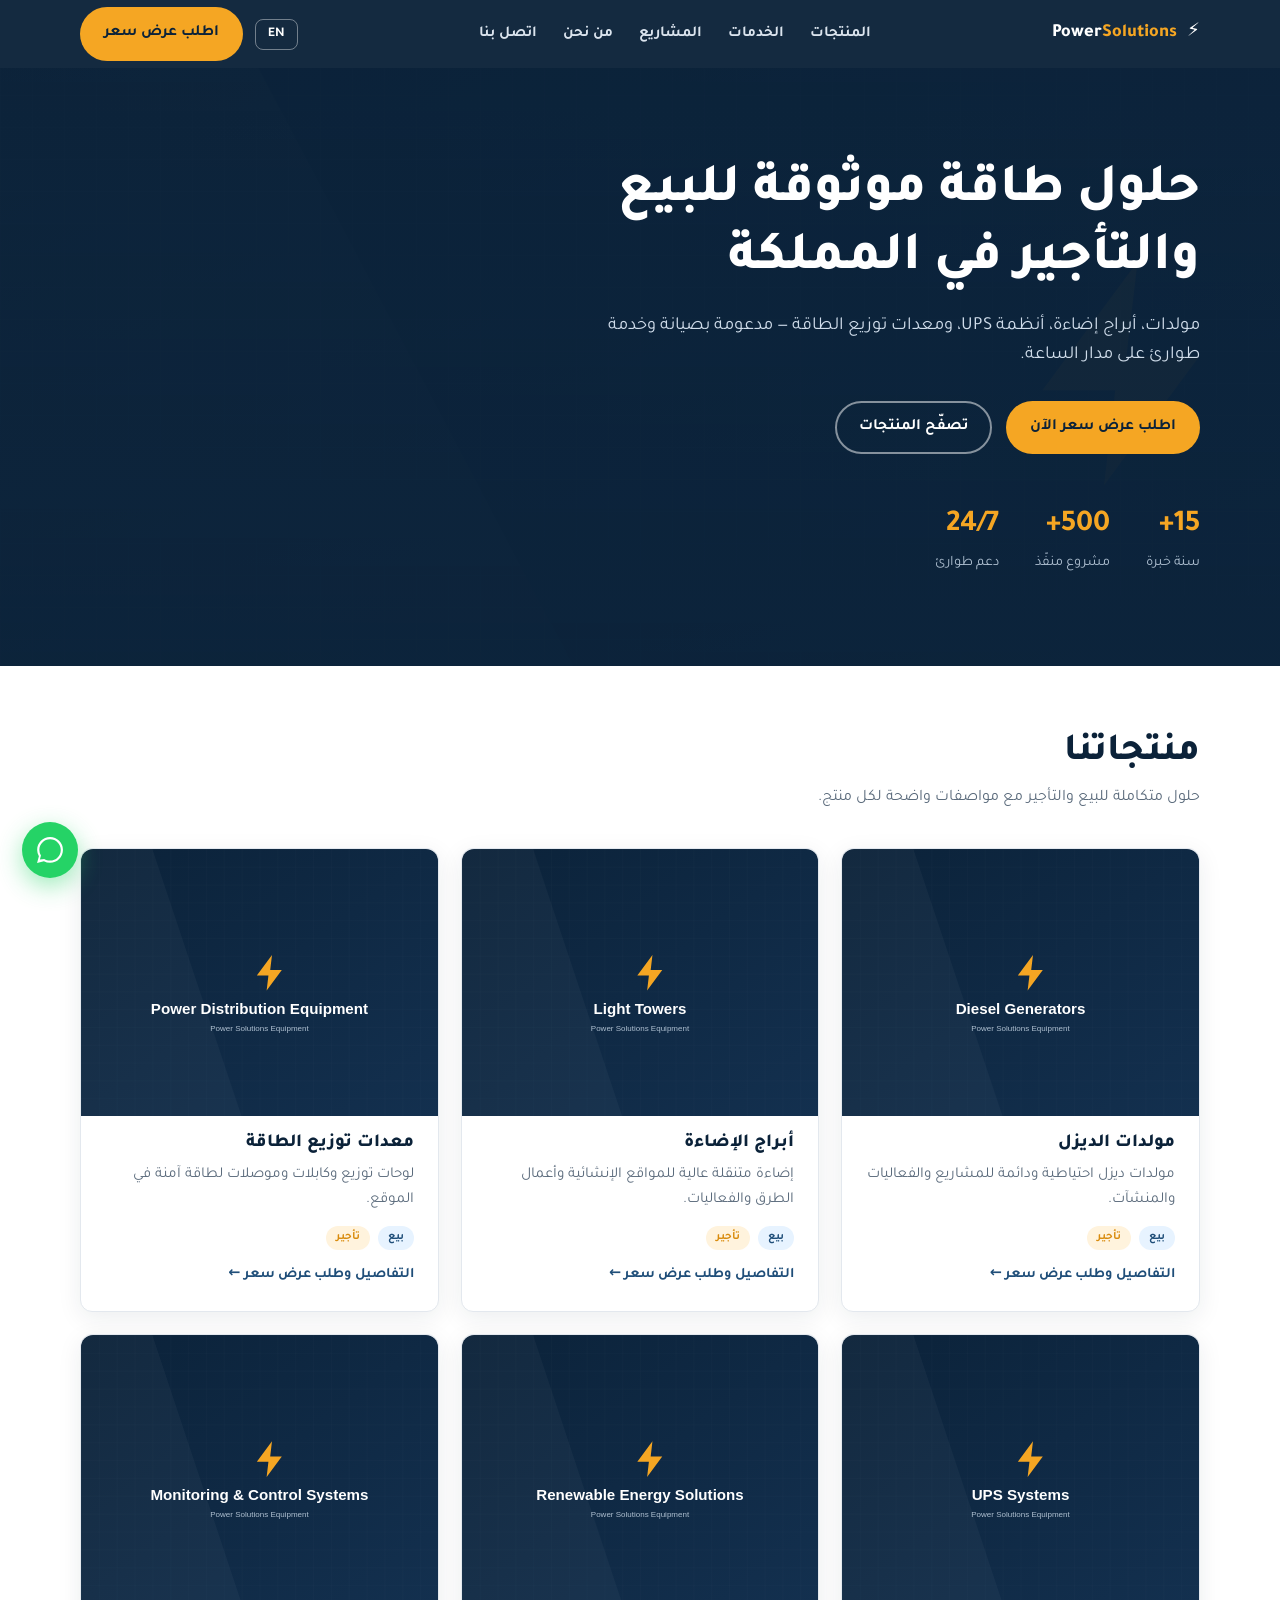
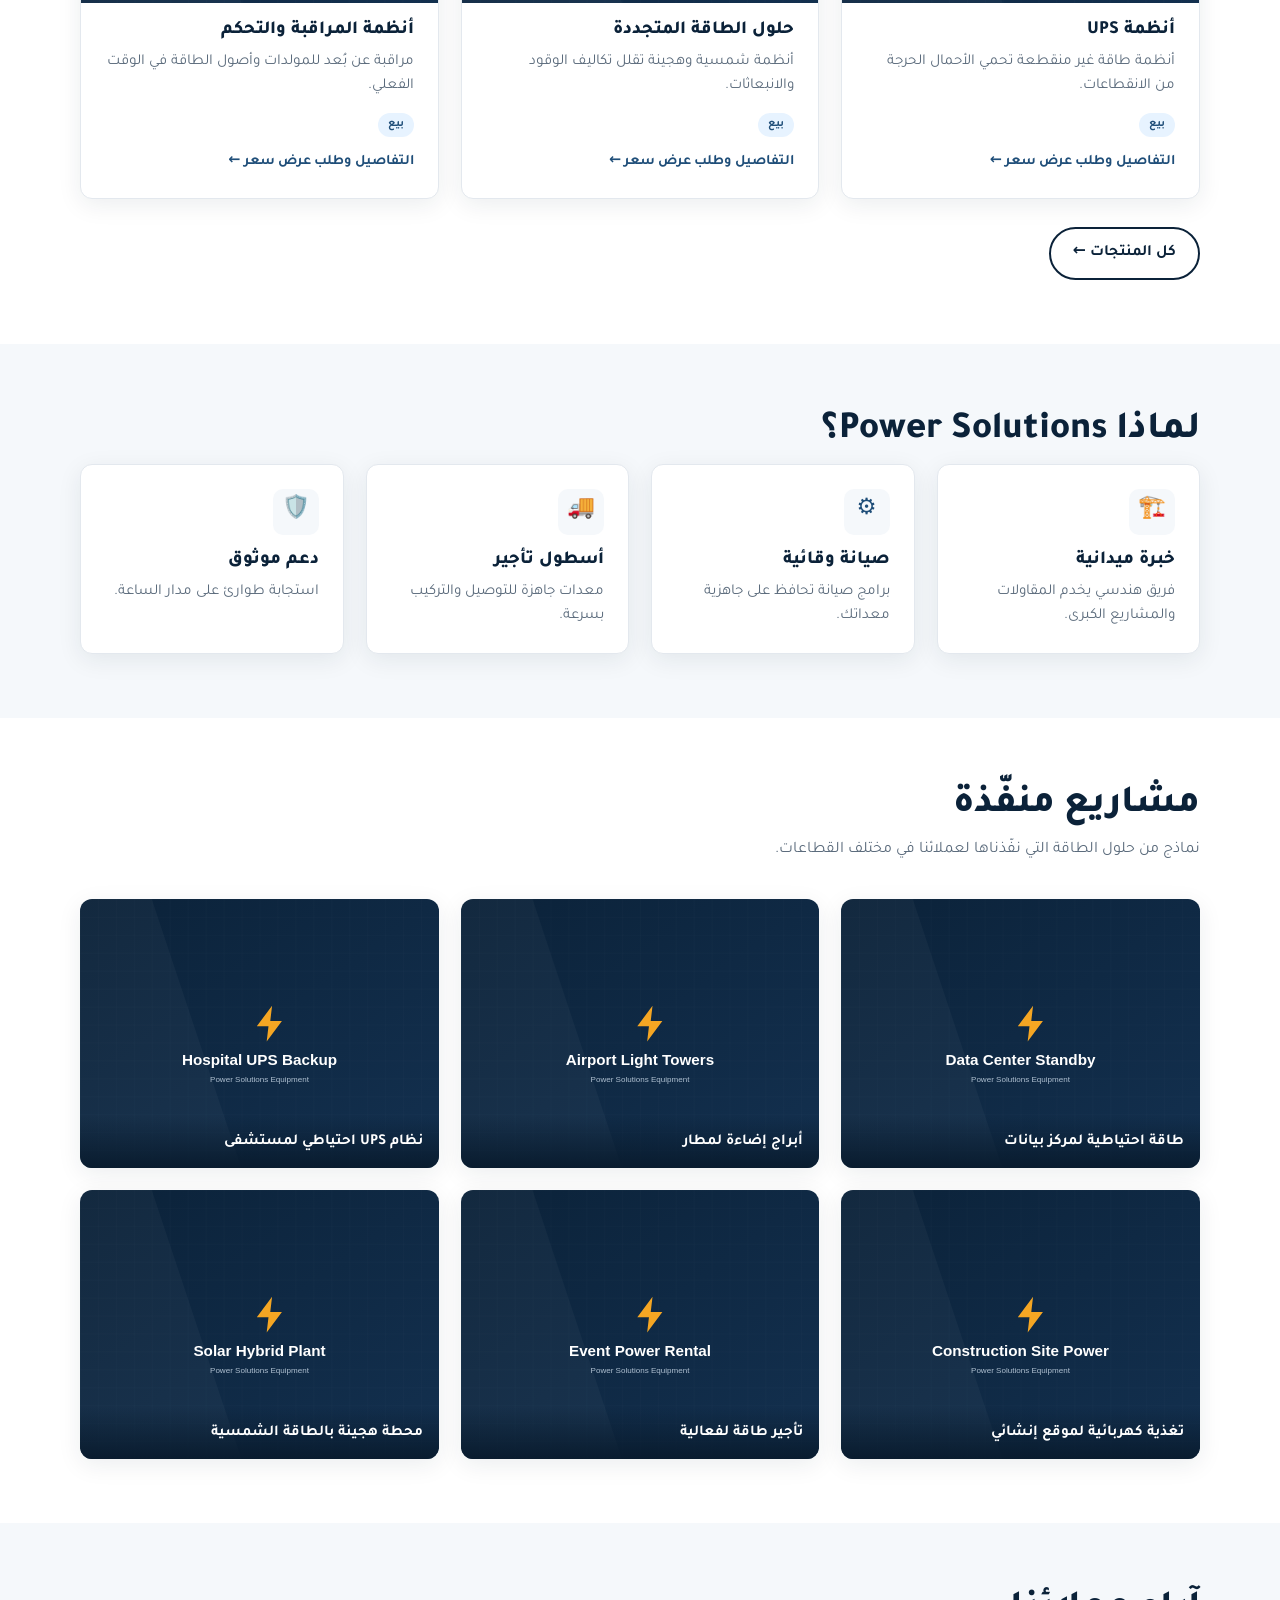
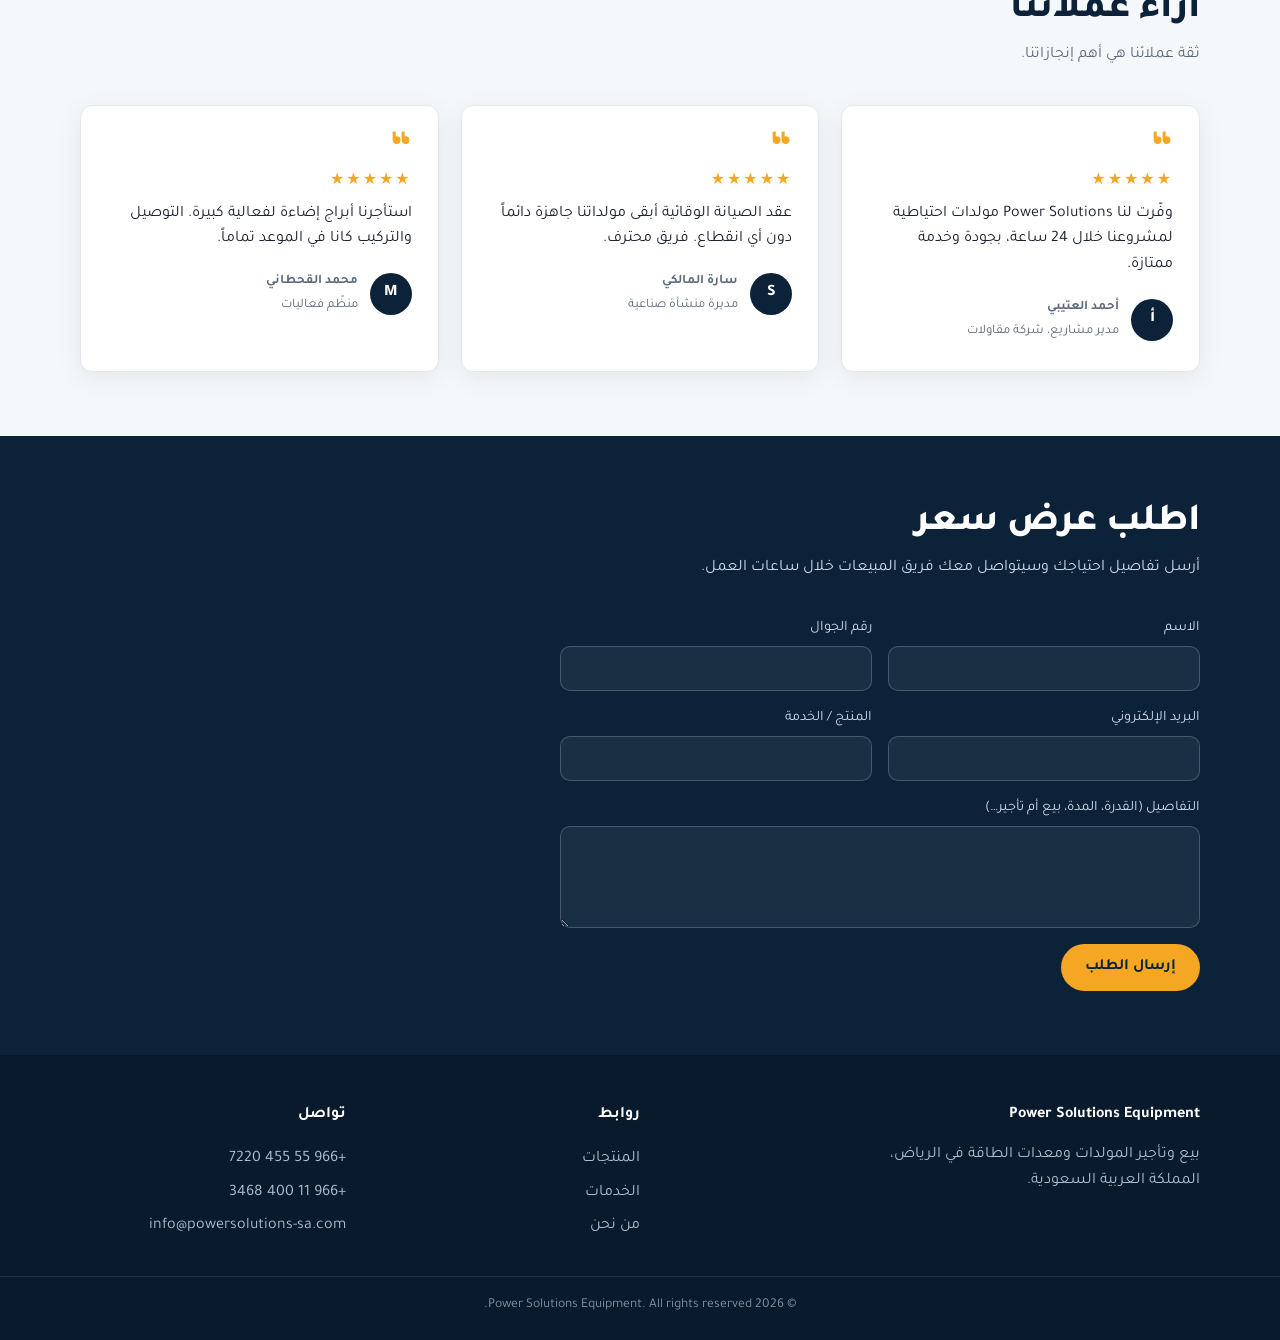
==== index.html @ 56296ce0 "Initial Power Solutions Equipment website Bilingual AR/EN static marketing site: home, products (8 d" ====
<!DOCTYPE html>
<html lang="ar" dir="rtl">
<head>
  <meta charset="UTF-8" />
  <meta name="viewport" content="width=device-width, initial-scale=1.0" />

  <title>Power Solutions Equipment | مولدات ومعدات طاقة للبيع والتأجير بالرياض</title>
  <meta name="description" content="شركة حلول الطاقة للمعدات (PSE) بالرياض: بيع وتأجير المولدات، أبراج الإضاءة، UPS، ومعدات توزيع الطاقة. اطلب عرض سعر الآن." />

  <!-- hreflang (same URL serves both languages via toggle; update if you split URLs) -->
  <link rel="alternate" hreflang="ar" href="https://powersolutions-sa.com/" />
  <link rel="alternate" hreflang="en" href="https://powersolutions-sa.com/?lang=en" />
  <link rel="canonical" href="https://powersolutions-sa.com/" />

  <!-- Fonts -->
  <link rel="preconnect" href="https://fonts.googleapis.com" />
  <link rel="preconnect" href="https://fonts.gstatic.com" crossorigin />
  <link href="https://fonts.googleapis.com/css2?family=Inter:wght@400;600;700;800&family=Tajawal:wght@400;500;700;800&display=swap" rel="stylesheet" />

  <link rel="stylesheet" href="css/styles.css" />

  <!-- LocalBusiness schema -->
  <script type="application/ld+json">
  {
    "@context": "https://schema.org",
    "@type": "LocalBusiness",
    "name": "Power Solutions Equipment",
    "image": "https://powersolutions-sa.com/assets/img/hero.svg",
    "@id": "https://powersolutions-sa.com",
    "url": "https://powersolutions-sa.com",
    "telephone": "+966554557220",
    "email": "info@powersolutions-sa.com",
    "address": { "@type": "PostalAddress", "addressLocality": "Riyadh", "addressCountry": "SA" },
    "areaServed": "SA",
    "description": "Sale and rental of generators, light towers, UPS and power distribution equipment in Riyadh, Saudi Arabia."
  }
  </script>
</head>
<body>

  <!-- ===== Header ===== -->
  <header class="site-header">
    <div class="container nav">
      <a class="brand" href="/">⚡ <span>Power<span class="spark">Solutions</span></span></a>

      <nav class="nav-links">
        <a href="#products"><span data-ar>المنتجات</span><span data-en>Products</span></a>
        <a href="services.html"><span data-ar>الخدمات</span><span data-en>Services</span></a>
        <a href="#projects"><span data-ar>المشاريع</span><span data-en>Projects</span></a>
        <a href="about.html"><span data-ar>من نحن</span><span data-en>About</span></a>
        <a href="#quote"><span data-ar>اتصل بنا</span><span data-en>Contact</span></a>
      </nav>

      <div class="nav-actions">
        <button class="lang-toggle" data-lang-toggle><span data-lang-label>EN</span></button>
        <a class="btn btn-primary" href="#quote"><span data-ar>اطلب عرض سعر</span><span data-en>Get a quote</span></a>
        <button class="nav-toggle" data-nav-toggle aria-label="Menu">☰</button>
      </div>
    </div>
    <div class="mobile-menu" data-mobile-menu>
      <a href="#products"><span data-ar>المنتجات</span><span data-en>Products</span></a>
      <a href="services.html"><span data-ar>الخدمات</span><span data-en>Services</span></a>
      <a href="#projects"><span data-ar>المشاريع</span><span data-en>Projects</span></a>
      <a href="about.html"><span data-ar>من نحن</span><span data-en>About</span></a>
      <a href="#quote"><span data-ar>اتصل بنا</span><span data-en>Contact</span></a>
    </div>
  </header>

  <!-- ===== Hero ===== -->
  <section class="hero">
    <div class="container">
      <h1>
        <span data-ar>حلول طاقة موثوقة للبيع والتأجير في المملكة</span>
        <span data-en>Reliable power solutions for sale and rental across Saudi Arabia</span>
      </h1>
      <p>
        <span data-ar>مولدات، أبراج إضاءة، أنظمة UPS، ومعدات توزيع الطاقة — مدعومة بصيانة وخدمة طوارئ على مدار الساعة.</span>
        <span data-en>Generators, light towers, UPS systems and power distribution — backed by 24/7 maintenance and emergency service.</span>
      </p>
      <div class="hero-cta">
        <a class="btn btn-primary" href="#quote"><span data-ar>اطلب عرض سعر الآن</span><span data-en>Request a quote</span></a>
        <a class="btn btn-ghost" href="#products"><span data-ar>تصفّح المنتجات</span><span data-en>Browse products</span></a>
      </div>
      <div class="hero-stats">
        <div class="stat"><b>15+</b><span data-ar>سنة خبرة</span><span data-en>Years of experience</span></div>
        <div class="stat"><b>500+</b><span data-ar>مشروع منفّذ</span><span data-en>Projects delivered</span></div>
        <div class="stat"><b>24/7</b><span data-ar>دعم طوارئ</span><span data-en>Emergency support</span></div>
      </div>
    </div>
  </section>

  <!-- ===== Products ===== -->
  <section class="section" id="products">
    <div class="container">
      <div class="section-head">
        <h2 class="section-title"><span data-ar>منتجاتنا</span><span data-en>Our Products</span></h2>
        <p class="section-sub">
          <span data-ar>حلول متكاملة للبيع والتأجير مع مواصفات واضحة لكل منتج.</span>
          <span data-en>Complete sale and rental solutions with clear specs for every product.</span>
        </p>
      </div>
      <div class="grid cols-3" data-products-grid data-limit="6"></div>
      <p style="margin-top:28px">
        <a class="btn btn-outline" href="products/index.html"><span data-ar>كل المنتجات ←</span><span data-en>All products →</span></a>
      </p>
    </div>
  </section>

  <!-- ===== Trust ===== -->
  <section class="section section-soft" id="why">
    <div class="container">
      <div class="section-head">
        <h2 class="section-title"><span data-ar>لماذا Power Solutions؟</span><span data-en>Why Power Solutions?</span></h2>
      </div>
      <div class="grid cols-4">
        <div class="card"><div class="icon">🏗️</div><h3><span data-ar>خبرة ميدانية</span><span data-en>Field expertise</span></h3><p><span data-ar>فريق هندسي يخدم المقاولات والمشاريع الكبرى.</span><span data-en>Engineering team serving contractors and major projects.</span></p></div>
        <div class="card"><div class="icon">⚙️</div><h3><span data-ar>صيانة وقائية</span><span data-en>Preventive maintenance</span></h3><p><span data-ar>برامج صيانة تحافظ على جاهزية معداتك.</span><span data-en>Maintenance programs that keep your equipment ready.</span></p></div>
        <div class="card"><div class="icon">🚚</div><h3><span data-ar>أسطول تأجير</span><span data-en>Rental fleet</span></h3><p><span data-ar>معدات جاهزة للتوصيل والتركيب بسرعة.</span><span data-en>Equipment ready for fast delivery and installation.</span></p></div>
        <div class="card"><div class="icon">🛡️</div><h3><span data-ar>دعم موثوق</span><span data-en>Trusted support</span></h3><p><span data-ar>استجابة طوارئ على مدار الساعة.</span><span data-en>Round-the-clock emergency response.</span></p></div>
      </div>
    </div>
  </section>

  <!-- ===== Projects gallery ===== -->
  <section class="section" id="projects">
    <div class="container">
      <div class="section-head">
        <h2 class="section-title"><span data-ar>مشاريع منفّذة</span><span data-en>Our Projects</span></h2>
        <p class="section-sub">
          <span data-ar>نماذج من حلول الطاقة التي نفّذناها لعملائنا في مختلف القطاعات.</span>
          <span data-en>A sample of the power solutions we've delivered for clients across sectors.</span>
        </p>
      </div>
      <div class="grid cols-3">
        <figure class="gallery-item"><img src="assets/img/project-1.svg" alt="Data center standby power" loading="lazy" /><figcaption class="caption"><span data-ar>طاقة احتياطية لمركز بيانات</span><span data-en>Data Center Standby Power</span></figcaption></figure>
        <figure class="gallery-item"><img src="assets/img/project-2.svg" alt="Airport light towers" loading="lazy" /><figcaption class="caption"><span data-ar>أبراج إضاءة لمطار</span><span data-en>Airport Light Towers</span></figcaption></figure>
        <figure class="gallery-item"><img src="assets/img/project-3.svg" alt="Hospital UPS backup" loading="lazy" /><figcaption class="caption"><span data-ar>نظام UPS احتياطي لمستشفى</span><span data-en>Hospital UPS Backup</span></figcaption></figure>
        <figure class="gallery-item"><img src="assets/img/project-4.svg" alt="Construction site power" loading="lazy" /><figcaption class="caption"><span data-ar>تغذية كهربائية لموقع إنشائي</span><span data-en>Construction Site Power</span></figcaption></figure>
        <figure class="gallery-item"><img src="assets/img/project-5.svg" alt="Event power rental" loading="lazy" /><figcaption class="caption"><span data-ar>تأجير طاقة لفعالية</span><span data-en>Event Power Rental</span></figcaption></figure>
        <figure class="gallery-item"><img src="assets/img/project-6.svg" alt="Solar hybrid plant" loading="lazy" /><figcaption class="caption"><span data-ar>محطة هجينة بالطاقة الشمسية</span><span data-en>Solar Hybrid Plant</span></figcaption></figure>
      </div>
    </div>
  </section>

  <!-- ===== Testimonials ===== -->
  <section class="section section-soft" id="testimonials">
    <div class="container">
      <div class="section-head">
        <h2 class="section-title"><span data-ar>آراء عملائنا</span><span data-en>What Clients Say</span></h2>
        <p class="section-sub">
          <span data-ar>ثقة عملائنا هي أهم إنجازاتنا.</span>
          <span data-en>Our clients' trust is our greatest achievement.</span>
        </p>
      </div>
      <div class="grid cols-3">
        <div class="testimonial">
          <div class="quote-mark">&ldquo;</div>
          <div class="stars">★★★★★</div>
          <p><span data-ar>وفّرت لنا Power Solutions مولدات احتياطية لمشروعنا خلال 24 ساعة، بجودة وخدمة ممتازة.</span><span data-en>Power Solutions supplied standby generators for our project within 24 hours, with excellent quality and service.</span></p>
          <div class="who"><div class="avatar">أ</div><div><b><span data-ar>أحمد العتيبي</span><span data-en>Ahmed Al-Otaibi</span></b><span><span data-ar>مدير مشاريع، شركة مقاولات</span><span data-en>Project Manager, Contracting Co.</span></span></div></div>
        </div>
        <div class="testimonial">
          <div class="quote-mark">&ldquo;</div>
          <div class="stars">★★★★★</div>
          <p><span data-ar>عقد الصيانة الوقائية أبقى مولداتنا جاهزة دائماً دون أي انقطاع. فريق محترف.</span><span data-en>The preventive maintenance contract kept our generators always ready with zero downtime. A professional team.</span></p>
          <div class="who"><div class="avatar">S</div><div><b><span data-ar>سارة المالكي</span><span data-en>Sara Al-Malki</span></b><span><span data-ar>مديرة منشأة صناعية</span><span data-en>Facility Manager, Industrial Plant</span></span></div></div>
        </div>
        <div class="testimonial">
          <div class="quote-mark">&ldquo;</div>
          <div class="stars">★★★★★</div>
          <p><span data-ar>استأجرنا أبراج إضاءة لفعالية كبيرة. التوصيل والتركيب كانا في الموعد تماماً.</span><span data-en>We rented light towers for a large event. Delivery and installation were right on time.</span></p>
          <div class="who"><div class="avatar">M</div><div><b><span data-ar>محمد القحطاني</span><span data-en>Mohammed Al-Qahtani</span></b><span><span data-ar>منظّم فعاليات</span><span data-en>Event Organizer</span></span></div></div>
        </div>
      </div>
    </div>
  </section>

  <!-- ===== Quote form ===== -->
  <section class="section quote" id="quote">
    <div class="container">
      <div class="section-head">
        <h2 class="section-title"><span data-ar>اطلب عرض سعر</span><span data-en>Request a quote</span></h2>
        <p class="section-sub" style="color:#cfdcea">
          <span data-ar>أرسل تفاصيل احتياجك وسيتواصل معك فريق المبيعات خلال ساعات العمل.</span>
          <span data-en>Send us your requirements and our sales team will reach out during business hours.</span>
        </p>
      </div>

      <!-- Replace YOUR_WEB3FORMS_KEY with a real access key from web3forms.com (free, no backend) -->
      <form class="form-grid two" action="https://api.web3forms.com/submit" method="POST">
        <input type="hidden" name="access_key" value="YOUR_WEB3FORMS_KEY" />
        <input type="hidden" name="subject" value="New quote request — PSE website" />
        <input type="checkbox" name="botcheck" style="display:none" />

        <label><span data-ar>الاسم</span><span data-en>Name</span>
          <input type="text" name="name" required /></label>
        <label><span data-ar>رقم الجوال</span><span data-en>Phone</span>
          <input type="tel" name="phone" required /></label>
        <label><span data-ar>البريد الإلكتروني</span><span data-en>Email</span>
          <input type="email" name="email" /></label>
        <label><span data-ar>المنتج / الخدمة</span><span data-en>Product / Service</span>
          <input type="text" name="interest" /></label>
        <label class="full"><span data-ar>التفاصيل (القدرة، المدة، بيع أم تأجير…)</span><span data-en>Details (capacity, duration, buy or rent…)</span>
          <textarea name="message" rows="4"></textarea></label>
        <div class="full">
          <button type="submit" class="btn btn-primary"><span data-ar>إرسال الطلب</span><span data-en>Send request</span></button>
        </div>
      </form>
    </div>
  </section>

  <!-- ===== Footer ===== -->
  <footer class="site-footer">
    <div class="container footer-grid">
      <div>
        <h4>Power Solutions Equipment</h4>
        <p style="max-width:320px">
          <span data-ar>بيع وتأجير المولدات ومعدات الطاقة في الرياض، المملكة العربية السعودية.</span>
          <span data-en>Sale and rental of generators and power equipment in Riyadh, Saudi Arabia.</span>
        </p>
      </div>
      <div>
        <h4><span data-ar>روابط</span><span data-en>Links</span></h4>
        <a href="#products"><span data-ar>المنتجات</span><span data-en>Products</span></a>
        <a href="services.html"><span data-ar>الخدمات</span><span data-en>Services</span></a>
        <a href="about.html"><span data-ar>من نحن</span><span data-en>About</span></a>
      </div>
      <div>
        <h4><span data-ar>تواصل</span><span data-en>Contact</span></h4>
        <a href="tel:+966554557220">+966 55 455 7220</a>
        <a href="tel:+966114003468">+966 11 400 3468</a>
        <a href="mailto:info@powersolutions-sa.com">info@powersolutions-sa.com</a>
      </div>
    </div>
    <div class="footer-bottom">© 2026 Power Solutions Equipment. All rights reserved.</div>
  </footer>

  <!-- Floating WhatsApp -->
  <a class="wa-float" data-wa="966554557220" target="_blank" rel="noopener" aria-label="WhatsApp">
    <svg width="26" height="26" viewBox="0 0 24 24" fill="currentColor"><path d="M.057 24l1.687-6.163a11.867 11.867 0 01-1.587-5.945C.16 5.335 5.495 0 12.05 0a11.82 11.82 0 018.413 3.488 11.82 11.82 0 013.48 8.414c-.003 6.557-5.338 11.892-11.893 11.892a11.9 11.9 0 01-5.688-1.448L.057 24zm6.597-3.807c1.676.995 3.276 1.591 5.392 1.592 5.448 0 9.886-4.434 9.889-9.885.002-5.462-4.415-9.89-9.881-9.892-5.452 0-9.887 4.434-9.889 9.884a9.86 9.86 0 001.51 5.26l-.999 3.648 3.978-.607z"/></svg>
  </a>

  <script src="js/i18n.js"></script>
  <script src="js/products.js"></script>
  <script src="js/main.js"></script>
</body>
</html>
---- css/styles.css ----
/* ==========================================================================
   Power Solutions Equipment (PSE) — base styles
   Mobile-first · RTL/LTR aware · industrial energy brand
   ========================================================================== */

:root {
  --navy: #0b2239;        /* deep industrial navy */
  --navy-700: #13304f;
  --steel: #1f4e79;
  --amber: #f5a623;       /* energy accent */
  --amber-600: #d98c0f;
  --ink: #1a2230;
  --muted: #5b6b7c;
  --line: #e3e8ee;
  --bg: #ffffff;
  --bg-soft: #f5f8fb;
  --white: #ffffff;
  --radius: 12px;
  --shadow: 0 6px 24px rgba(11, 34, 57, 0.08);
  --max: 1160px;
  --font-ar: "Tajawal", system-ui, sans-serif;
  --font-en: "Inter", system-ui, sans-serif;
}

* { box-sizing: border-box; margin: 0; padding: 0; }

html { scroll-behavior: smooth; }

body {
  font-family: var(--font-en);
  color: var(--ink);
  background: var(--bg);
  line-height: 1.6;
  -webkit-font-smoothing: antialiased;
}

html[lang="ar"] body { font-family: var(--font-ar); }

img { max-width: 100%; display: block; }

a { color: inherit; text-decoration: none; }

.container { width: 100%; max-width: var(--max); margin: 0 auto; padding: 0 20px; }

.section { padding: 64px 0; }
.section-soft { background: var(--bg-soft); }

h1, h2, h3 { line-height: 1.25; color: var(--navy); font-weight: 800; }
h2.section-title { font-size: clamp(1.6rem, 4vw, 2.4rem); margin-bottom: 8px; }
.section-sub { color: var(--muted); margin-bottom: 36px; max-width: 640px; }

/* Logical properties so margins/padding flip automatically in RTL */
.section-head { margin-inline-start: 0; }

/* ---------- Buttons ---------- */
.btn {
  display: inline-flex; align-items: center; gap: 8px;
  padding: 12px 22px; border-radius: 999px; font-weight: 700;
  border: 2px solid transparent; cursor: pointer; transition: .18s;
  font-family: inherit; font-size: .98rem;
}
.btn-primary { background: var(--amber); color: var(--navy); }
.btn-primary:hover { background: var(--amber-600); transform: translateY(-1px); }
.btn-ghost { background: transparent; color: var(--white); border-color: rgba(255,255,255,.5); }
.btn-ghost:hover { background: rgba(255,255,255,.12); }
.btn-outline { background: transparent; color: var(--navy); border-color: var(--navy); }
.btn-outline:hover { background: var(--navy); color: var(--white); }

/* ---------- Header / Nav ---------- */
.site-header {
  position: sticky; top: 0; z-index: 50;
  background: rgba(11,34,57,.96); backdrop-filter: blur(6px);
  color: var(--white);
}
.nav { display: flex; align-items: center; justify-content: space-between; height: 68px; }
.brand { display: flex; align-items: center; gap: 10px; font-weight: 800; font-size: 1.15rem; color: #fff; }
.brand .spark { color: var(--amber); }
.nav-links { display: none; gap: 26px; align-items: center; }
.nav-links a { color: #dbe4ee; font-weight: 600; font-size: .95rem; }
.nav-links a:hover { color: var(--amber); }
.nav-actions { display: flex; align-items: center; gap: 12px; }
.lang-toggle {
  background: transparent; color: #fff; border: 1px solid rgba(255,255,255,.4);
  border-radius: 8px; padding: 6px 12px; font-weight: 700; cursor: pointer; font-family: inherit;
}
.nav-toggle { display: inline-flex; background: none; border: 0; color: #fff; font-size: 1.5rem; cursor: pointer; }

.mobile-menu { display: none; background: var(--navy-700); padding: 8px 20px 18px; }
.mobile-menu.open { display: block; }
.mobile-menu a { display: block; padding: 10px 0; color: #dbe4ee; font-weight: 600; border-bottom: 1px solid rgba(255,255,255,.08); }

@media (min-width: 900px) {
  .nav-links { display: flex; }
  .nav-toggle { display: none; }
}

/* ---------- Hero ---------- */
.hero {
  background:
    linear-gradient(rgba(11,34,57,.82), rgba(11,34,57,.9)),
    url("../assets/img/hero.svg") center/cover no-repeat, var(--navy);
  color: #fff; padding: 90px 0;
}
.hero h1 { color: #fff; font-size: clamp(2rem, 5.5vw, 3.4rem); max-width: 760px; }
.hero p { color: #cfdcea; font-size: 1.15rem; margin: 18px 0 30px; max-width: 620px; }
.hero-cta { display: flex; flex-wrap: wrap; gap: 14px; }
.hero-stats { display: flex; flex-wrap: wrap; gap: 36px; margin-top: 48px; }
.hero-stats .stat b { display: block; font-size: 1.9rem; color: var(--amber); }
.hero-stats .stat span { color: #aebfd0; font-size: .9rem; }

/* ---------- Cards grid ---------- */
.grid { display: grid; gap: 22px; grid-template-columns: 1fr; }
@media (min-width: 640px) { .grid.cols-2 { grid-template-columns: repeat(2, 1fr); } }
@media (min-width: 900px) {
  .grid.cols-3 { grid-template-columns: repeat(3, 1fr); }
  .grid.cols-4 { grid-template-columns: repeat(4, 1fr); }
}

.card {
  background: var(--white); border: 1px solid var(--line); border-radius: var(--radius);
  padding: 24px; box-shadow: var(--shadow); transition: .18s; display: flex; flex-direction: column;
}
.card:hover { transform: translateY(-3px); border-color: #cdd8e3; }
.card .media { margin: -24px -24px 16px; border-radius: var(--radius) var(--radius) 0 0; overflow: hidden; aspect-ratio: 4 / 3; }
.card .media img { width: 100%; height: 100%; object-fit: cover; }
.card .icon { width: 46px; height: 46px; border-radius: 10px; background: var(--bg-soft);
  display: grid; place-items: center; color: var(--steel); font-size: 1.4rem; margin-bottom: 14px; }
.card h3 { font-size: 1.15rem; margin-bottom: 8px; }
.card p { color: var(--muted); font-size: .95rem; flex: 1; }
.tag-row { display: flex; gap: 8px; margin-top: 14px; flex-wrap: wrap; }
.tag { font-size: .72rem; font-weight: 700; padding: 3px 10px; border-radius: 999px; }
.tag.buy { background: #e7f3ff; color: var(--steel); }
.tag.rent { background: #fff3dd; color: var(--amber-600); }
.card-link { margin-top: 14px; color: var(--steel); font-weight: 700; font-size: .9rem; }

/* ---------- Product detail ---------- */
.spec-table { width: 100%; border-collapse: collapse; margin: 20px 0; }
.spec-table th, .spec-table td { text-align: start; padding: 12px 14px; border-bottom: 1px solid var(--line); }
.spec-table th { width: 40%; color: var(--navy); font-weight: 700; background: var(--bg-soft); }

/* ---------- Product detail hero image ---------- */
.product-hero { width: 100%; max-height: 420px; object-fit: cover; border-radius: var(--radius); margin: 8px 0 24px; }

/* ---------- Gallery ---------- */
.gallery-item { position: relative; border-radius: var(--radius); overflow: hidden; aspect-ratio: 4 / 3; box-shadow: var(--shadow); }
.gallery-item img { width: 100%; height: 100%; object-fit: cover; transition: .25s; }
.gallery-item:hover img { transform: scale(1.05); }
.gallery-item .caption {
  position: absolute; inset-inline: 0; inset-block-end: 0; padding: 14px 16px;
  background: linear-gradient(transparent, rgba(8,26,44,.92)); color: #fff; font-weight: 700; font-size: .95rem;
}

/* ---------- Testimonials ---------- */
.testimonial { background: var(--white); border: 1px solid var(--line); border-radius: var(--radius); padding: 26px; box-shadow: var(--shadow); }
.testimonial .quote-mark { color: var(--amber); font-size: 2.4rem; line-height: 1; font-weight: 800; }
.testimonial p { color: var(--ink); margin: 6px 0 16px; font-size: 1rem; }
.testimonial .who { display: flex; align-items: center; gap: 12px; }
.testimonial .avatar { width: 42px; height: 42px; border-radius: 50%; background: var(--navy); color: #fff; display: grid; place-items: center; font-weight: 800; }
.testimonial .who b { display: block; color: var(--navy); font-size: .95rem; }
.testimonial .who span { color: var(--muted); font-size: .82rem; }
.stars { color: var(--amber); letter-spacing: 2px; }

/* ---------- Quote form ---------- */
.quote { background: var(--navy); color: #fff; }
.quote h2 { color: #fff; }
.form-grid { display: grid; gap: 16px; grid-template-columns: 1fr; max-width: 640px; }
@media (min-width: 640px) { .form-grid.two { grid-template-columns: 1fr 1fr; } }
.form-grid label { display: flex; flex-direction: column; gap: 6px; font-size: .9rem; color: #cfdcea; }
.form-grid input, .form-grid select, .form-grid textarea {
  padding: 12px 14px; border-radius: 10px; border: 1px solid rgba(255,255,255,.2);
  background: rgba(255,255,255,.06); color: #fff; font-family: inherit; font-size: 1rem;
}
.form-grid input::placeholder, .form-grid textarea::placeholder { color: #8ea3b8; }
.form-grid .full { grid-column: 1 / -1; }

/* ---------- Footer ---------- */
.site-footer { background: #081a2c; color: #aebfd0; padding: 48px 0 24px; }
.footer-grid { display: grid; gap: 28px; grid-template-columns: 1fr; }
@media (min-width: 720px) { .footer-grid { grid-template-columns: 2fr 1fr 1fr; } }
.site-footer h4 { color: #fff; margin-bottom: 14px; font-size: 1rem; }
.site-footer a { display: block; padding: 4px 0; color: #aebfd0; }
.site-footer a:hover { color: var(--amber); }
.footer-bottom { border-top: 1px solid rgba(255,255,255,.1); margin-top: 32px; padding-top: 18px;
  font-size: .85rem; text-align: center; color: #7f93a8; }

/* ---------- Floating WhatsApp ---------- */
.wa-float {
  position: fixed; inset-block-end: 22px; inset-inline-end: 22px; z-index: 60;
  width: 56px; height: 56px; border-radius: 50%; background: #25d366;
  display: grid; place-items: center; box-shadow: 0 8px 24px rgba(37,211,102,.45);
  color: #fff; font-size: 1.7rem; transition: .18s;
}
.wa-float:hover { transform: scale(1.08); }

/* ---------- i18n visibility ---------- */
[data-ar] { display: none; }
html[lang="ar"] [data-ar] { display: revert; }
html[lang="ar"] [data-en] { display: none; }
html[lang="en"] [data-en] { display: revert; }
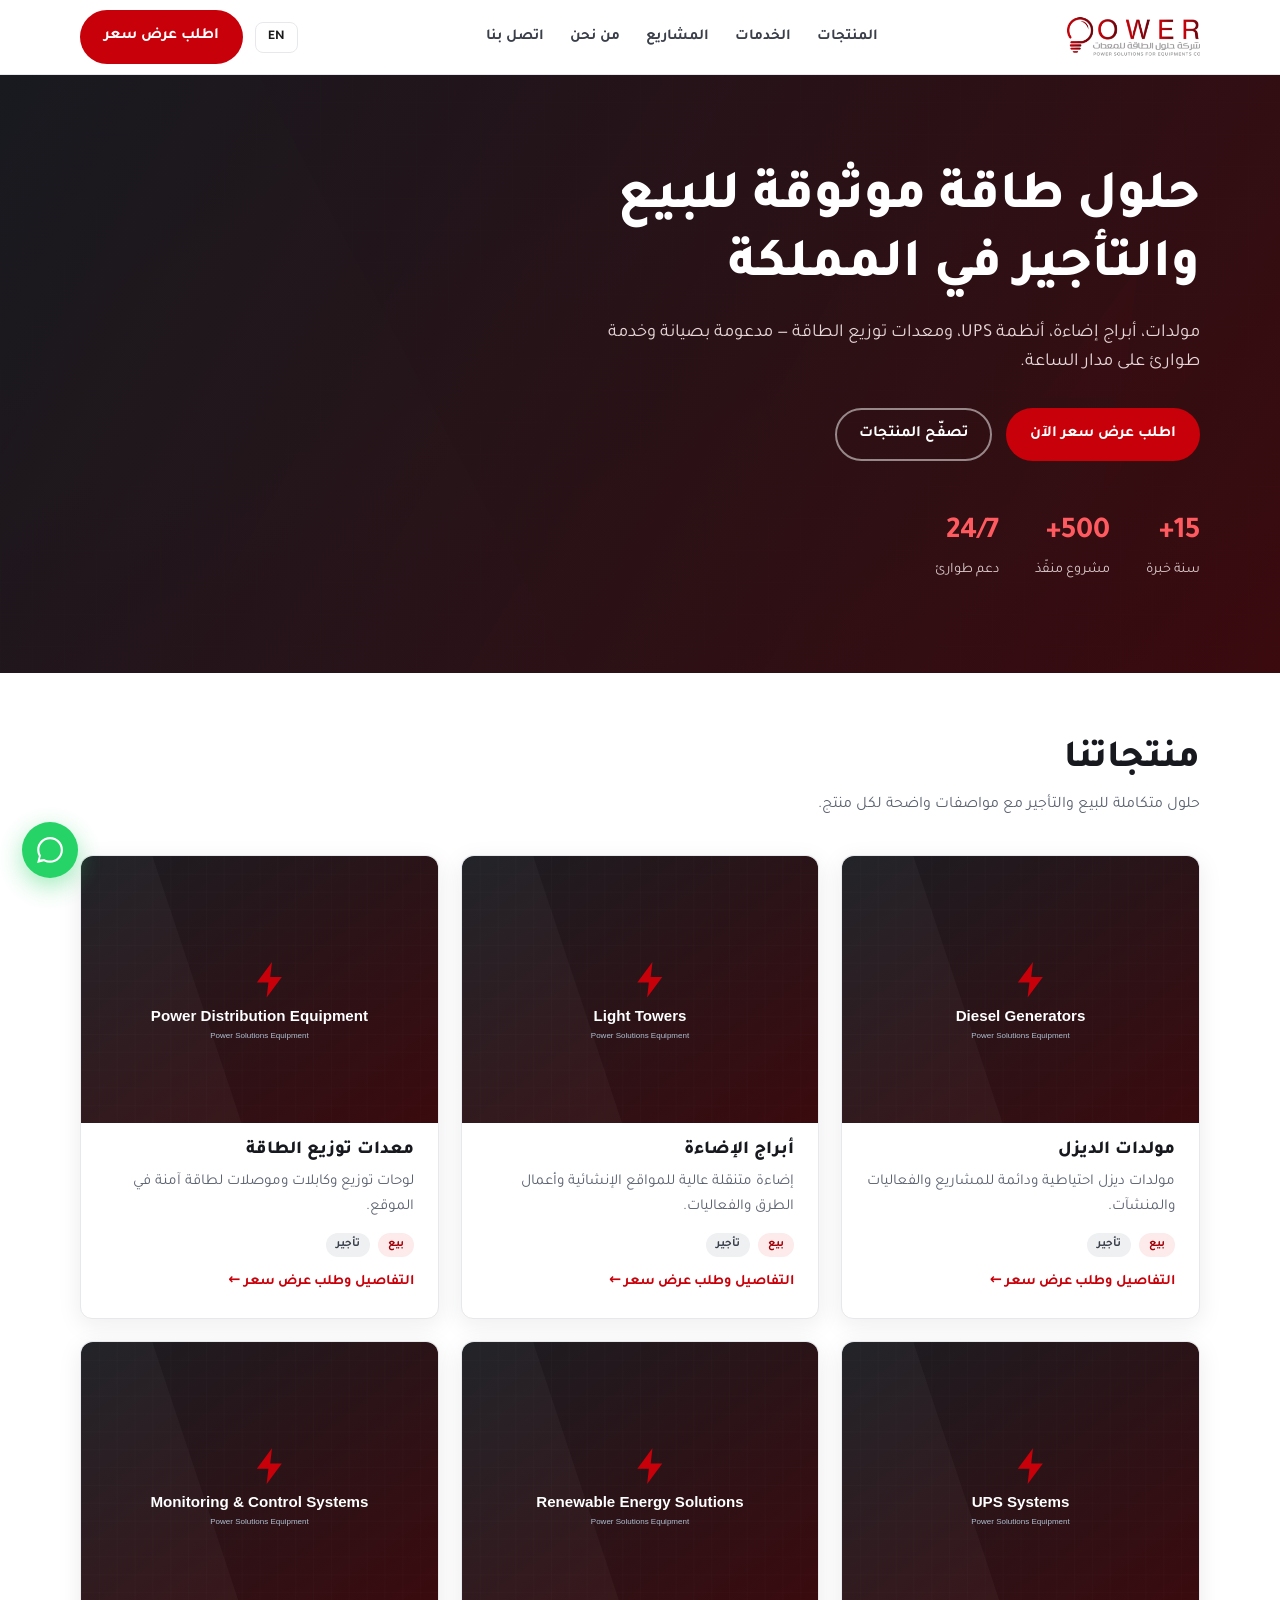
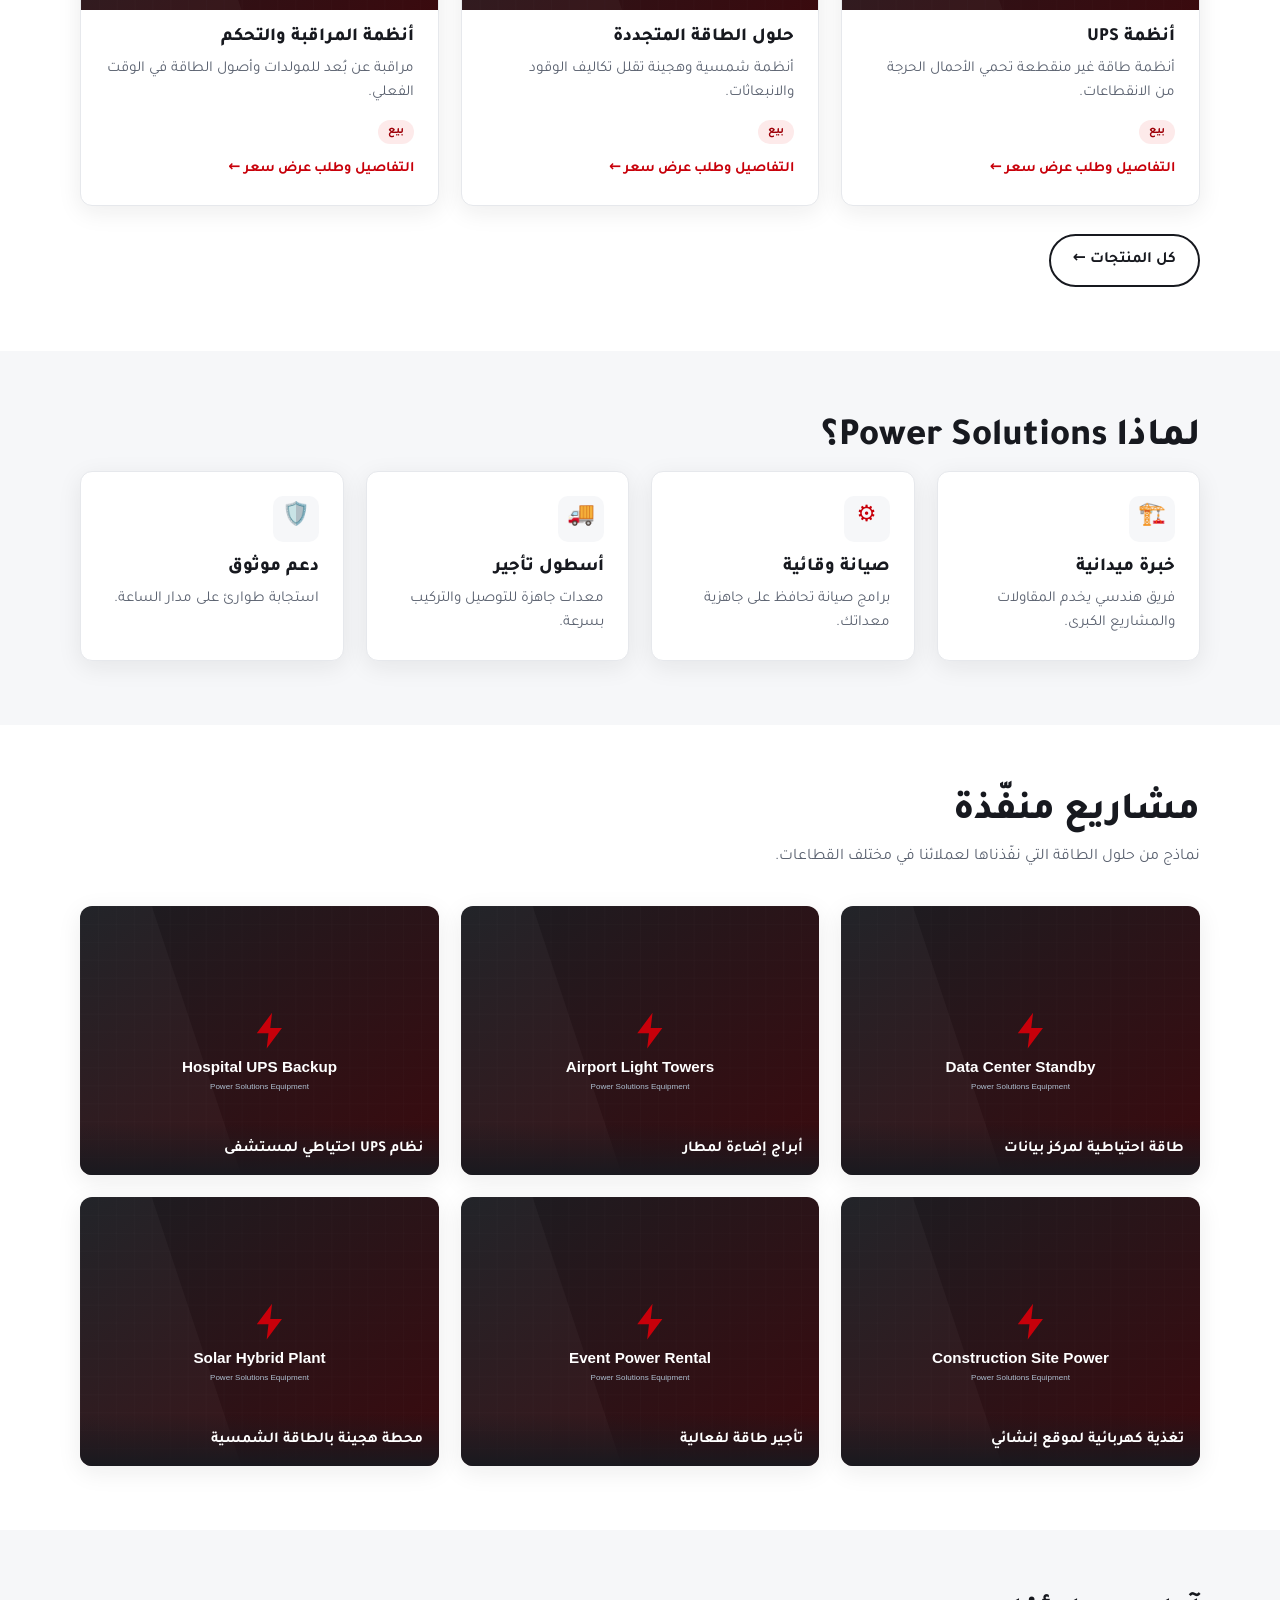
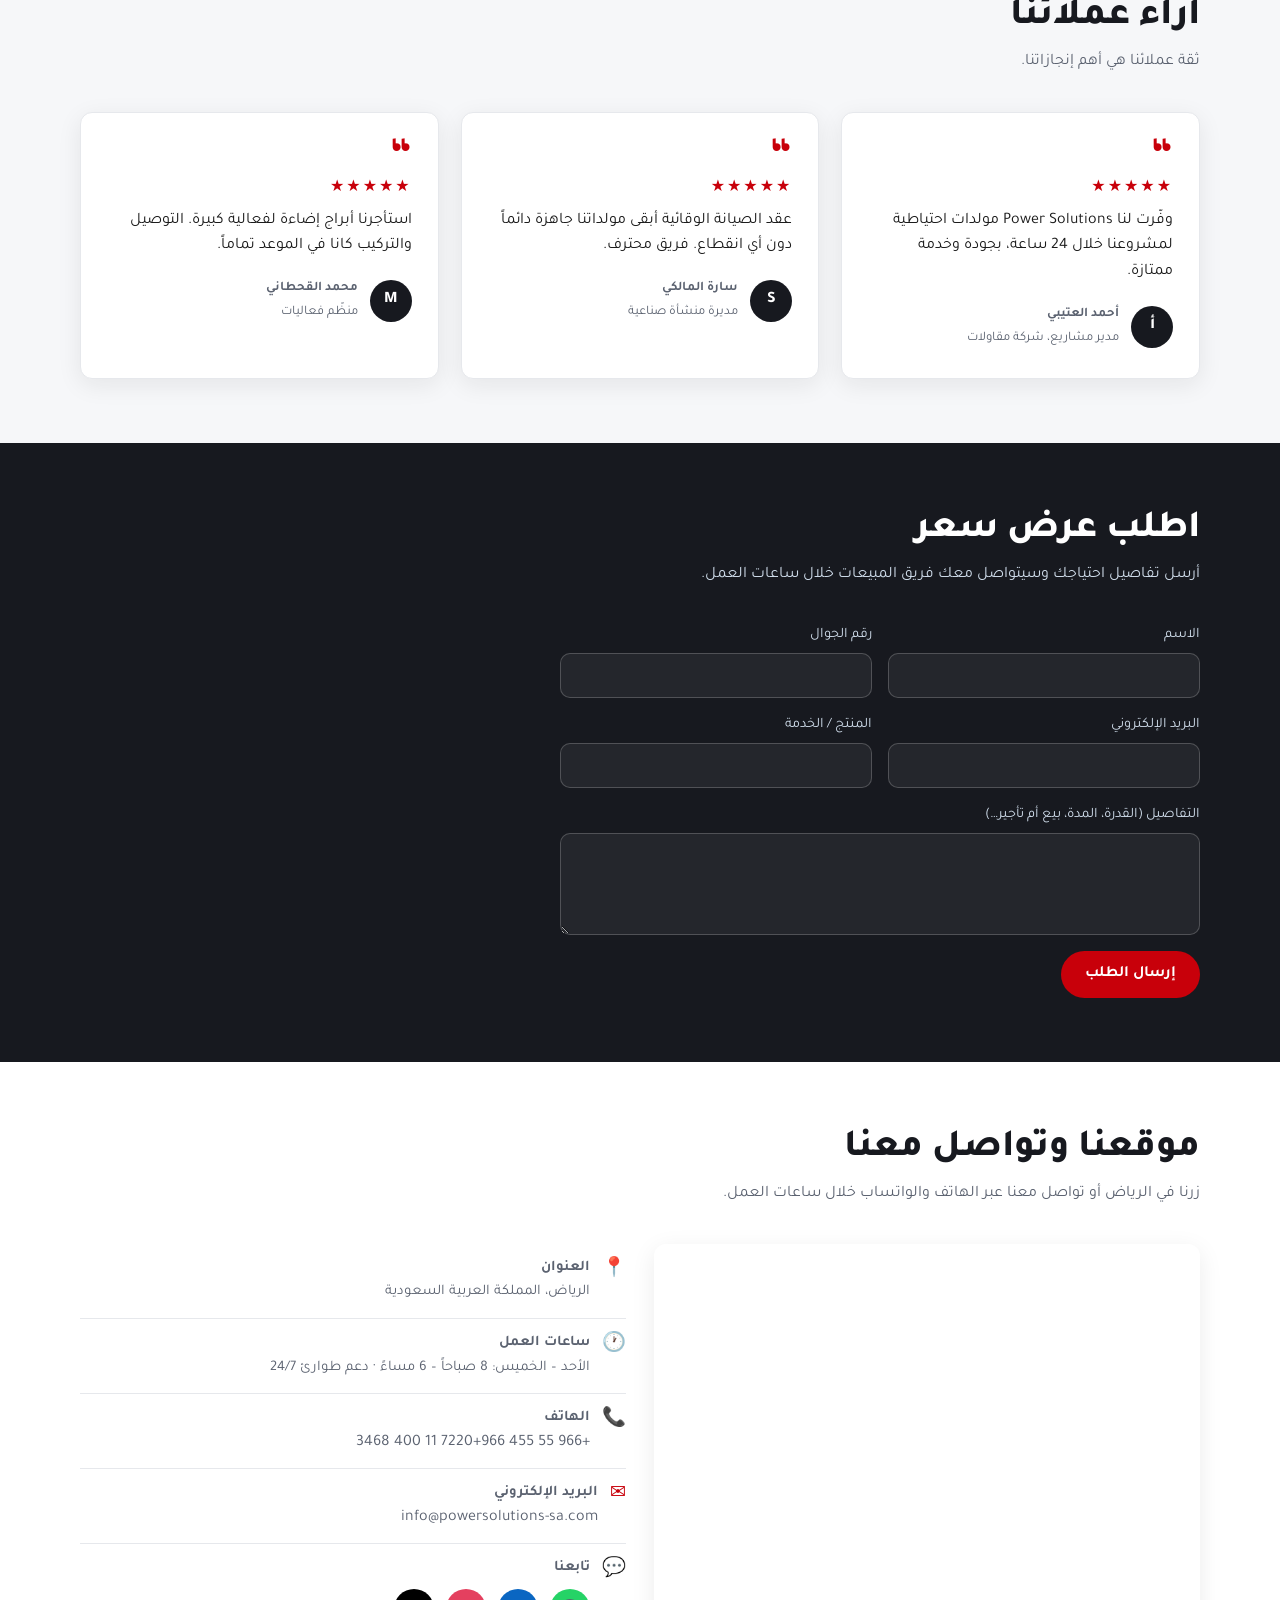
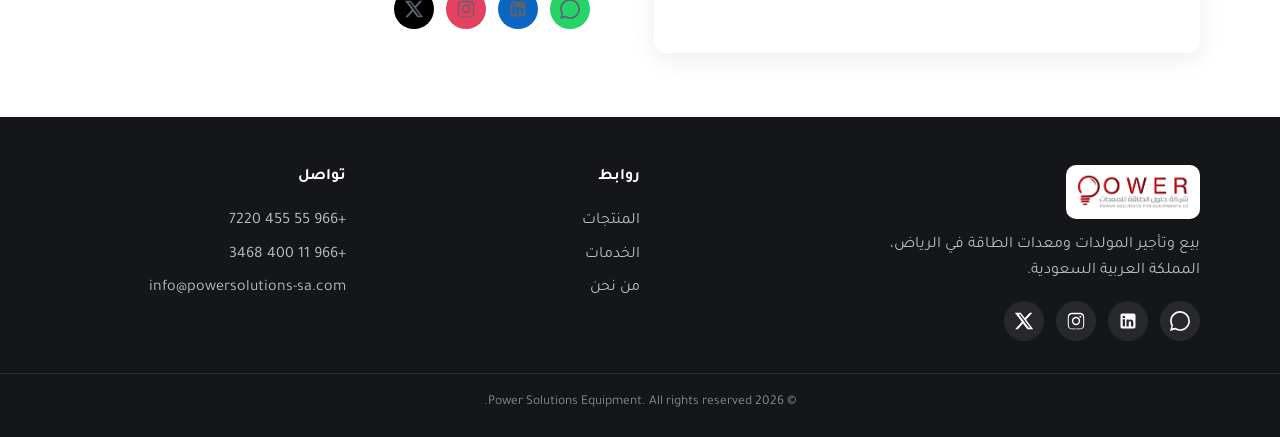
==== commit f30ddafd: "Brand with official logo; add map, social buttons, contact section - Use official PSE logo in white " ====
--- a/index.html
+++ b/index.html
@@ -17,7 +17,17 @@
   <link rel="preconnect" href="https://fonts.gstatic.com" crossorigin />
   <link href="https://fonts.googleapis.com/css2?family=Inter:wght@400;600;700;800&family=Tajawal:wght@400;500;700;800&display=swap" rel="stylesheet" />
 
+  <link rel="icon" type="image/svg+xml" href="assets/img/favicon.svg" />
+  <link rel="apple-touch-icon" href="assets/img/logo.webp" />
   <link rel="stylesheet" href="css/styles.css" />
+
+  <!-- Open Graph / social sharing -->
+  <meta property="og:type" content="website" />
+  <meta property="og:title" content="Power Solutions Equipment — مولدات ومعدات طاقة للبيع والتأجير" />
+  <meta property="og:description" content="بيع وتأجير المولدات، أبراج الإضاءة، UPS ومعدات توزيع الطاقة في الرياض." />
+  <meta property="og:image" content="https://powersolutions-sa.com/assets/img/logo.webp" />
+  <meta property="og:url" content="https://powersolutions-sa.com/" />
+  <meta name="twitter:card" content="summary_large_image" />
 
   <!-- LocalBusiness schema -->
   <script type="application/ld+json">
@@ -41,14 +51,14 @@
   <!-- ===== Header ===== -->
   <header class="site-header">
     <div class="container nav">
-      <a class="brand" href="/">⚡ <span>Power<span class="spark">Solutions</span></span></a>
+      <a class="brand" href="/"><img class="brand-logo" src="assets/img/logo.webp" alt="Power Solutions Equipment — شركة حلول الطاقة للمعدات" /></a>
 
       <nav class="nav-links">
         <a href="#products"><span data-ar>المنتجات</span><span data-en>Products</span></a>
         <a href="services.html"><span data-ar>الخدمات</span><span data-en>Services</span></a>
         <a href="#projects"><span data-ar>المشاريع</span><span data-en>Projects</span></a>
         <a href="about.html"><span data-ar>من نحن</span><span data-en>About</span></a>
-        <a href="#quote"><span data-ar>اتصل بنا</span><span data-en>Contact</span></a>
+        <a href="#contact"><span data-ar>اتصل بنا</span><span data-en>Contact</span></a>
       </nav>
 
       <div class="nav-actions">
@@ -62,7 +72,7 @@
       <a href="services.html"><span data-ar>الخدمات</span><span data-en>Services</span></a>
       <a href="#projects"><span data-ar>المشاريع</span><span data-en>Projects</span></a>
       <a href="about.html"><span data-ar>من نحن</span><span data-en>About</span></a>
-      <a href="#quote"><span data-ar>اتصل بنا</span><span data-en>Contact</span></a>
+      <a href="#contact"><span data-ar>اتصل بنا</span><span data-en>Contact</span></a>
     </div>
   </header>
 
@@ -209,15 +219,57 @@
     </div>
   </section>
 
+  <!-- ===== Contact + Map ===== -->
+  <section class="section" id="contact">
+    <div class="container">
+      <div class="section-head">
+        <h2 class="section-title"><span data-ar>موقعنا وتواصل معنا</span><span data-en>Location & Contact</span></h2>
+        <p class="section-sub">
+          <span data-ar>زرنا في الرياض أو تواصل معنا عبر الهاتف والواتساب خلال ساعات العمل.</span>
+          <span data-en>Visit us in Riyadh or reach us by phone and WhatsApp during business hours.</span>
+        </p>
+      </div>
+      <div class="contact-grid">
+        <iframe class="map-embed" loading="lazy" title="Power Solutions Equipment — Riyadh"
+          src="https://maps.google.com/maps?q=Riyadh%20Saudi%20Arabia&z=11&output=embed"
+          referrerpolicy="no-referrer-when-downgrade"></iframe>
+        <ul class="info-list">
+          <li><span class="ic">📍</span><div><b><span data-ar>العنوان</span><span data-en>Address</span></b><span data-ar>الرياض، المملكة العربية السعودية</span><span data-en>Riyadh, Saudi Arabia</span></div></li>
+          <li><span class="ic">🕐</span><div><b><span data-ar>ساعات العمل</span><span data-en>Business hours</span></b><span data-ar>الأحد – الخميس: 8 صباحاً – 6 مساءً · دعم طوارئ 24/7</span><span data-en>Sun – Thu: 8 AM – 6 PM · 24/7 emergency support</span></div></li>
+          <li><span class="ic">📞</span><div><b><span data-ar>الهاتف</span><span data-en>Phone</span></b><a href="tel:+966554557220">+966 55 455 7220</a><a href="tel:+966114003468">+966 11 400 3468</a></div></li>
+          <li><span class="ic">✉️</span><div><b><span data-ar>البريد الإلكتروني</span><span data-en>Email</span></b><a href="mailto:info@powersolutions-sa.com">info@powersolutions-sa.com</a></div></li>
+          <li style="border:0">
+            <span class="ic">💬</span>
+            <div style="width:100%">
+              <b><span data-ar>تابعنا</span><span data-en>Follow us</span></b>
+              <div class="social-row" style="margin-top:8px">
+                <a href="https://wa.me/966554557220" target="_blank" rel="noopener" aria-label="WhatsApp" style="background:#25d366"><svg viewBox="0 0 24 24" fill="currentColor"><path d="M.057 24l1.687-6.163a11.867 11.867 0 01-1.587-5.945C.16 5.335 5.495 0 12.05 0a11.82 11.82 0 018.413 3.488 11.82 11.82 0 013.48 8.414c-.003 6.557-5.338 11.892-11.893 11.892a11.9 11.9 0 01-5.688-1.448L.057 24zm6.597-3.807c1.676.995 3.276 1.591 5.392 1.592 5.448 0 9.886-4.434 9.889-9.885.002-5.462-4.415-9.89-9.881-9.892-5.452 0-9.887 4.434-9.889 9.884a9.86 9.86 0 001.51 5.26l-.999 3.648 3.978-.607z"/></svg></a>
+                <a href="#" target="_blank" rel="noopener" aria-label="LinkedIn" style="background:#0a66c2"><svg viewBox="0 0 24 24" fill="currentColor"><path d="M19 3a2 2 0 012 2v14a2 2 0 01-2 2H5a2 2 0 01-2-2V5a2 2 0 012-2h14zM8.34 18.34V9.9H5.67v8.44h2.67zM7 8.73a1.55 1.55 0 100-3.1 1.55 1.55 0 000 3.1zm11.34 9.61v-4.63c0-2.47-1.32-3.62-3.08-3.62-1.42 0-2.06.78-2.41 1.33v-1.14h-2.67c.04.75 0 8.44 0 8.44h2.67v-4.71c0-.24.02-.48.09-.65.19-.48.63-.98 1.37-.98.97 0 1.36.74 1.36 1.82v4.52h2.67z"/></svg></a>
+                <a href="#" target="_blank" rel="noopener" aria-label="Instagram" style="background:#e4405f"><svg viewBox="0 0 24 24" fill="currentColor"><path d="M12 2.16c3.2 0 3.58.01 4.85.07 1.17.05 1.8.25 2.23.41.56.22.96.48 1.38.9.42.42.68.82.9 1.38.16.43.36 1.06.41 2.23.06 1.27.07 1.65.07 4.85s-.01 3.58-.07 4.85c-.05 1.17-.25 1.8-.41 2.23-.22.56-.48.96-.9 1.38-.42.42-.82.68-1.38.9-.43.16-1.06.36-2.23.41-1.27.06-1.65.07-4.85.07s-3.58-.01-4.85-.07c-1.17-.05-1.8-.25-2.23-.41a3.81 3.81 0 01-1.38-.9 3.81 3.81 0 01-.9-1.38c-.16-.43-.36-1.06-.41-2.23C2.17 15.58 2.16 15.2 2.16 12s.01-3.58.07-4.85c.05-1.17.25-1.8.41-2.23.22-.56.48-.96.9-1.38.42-.42.82-.68 1.38-.9.43-.16 1.06-.36 2.23-.41C8.42 2.17 8.8 2.16 12 2.16zm0 1.8c-3.15 0-3.52.01-4.76.07-.9.04-1.38.19-1.71.32-.43.17-.74.37-1.06.69-.32.32-.52.63-.69 1.06-.13.33-.28.81-.32 1.71-.06 1.24-.07 1.61-.07 4.76s.01 3.52.07 4.76c.04.9.19 1.38.32 1.71.17.43.37.74.69 1.06.32.32.63.52 1.06.69.33.13.81.28 1.71.32 1.24.06 1.61.07 4.76.07s3.52-.01 4.76-.07c.9-.04 1.38-.19 1.71-.32.43-.17.74-.37 1.06-.69.32-.32.52-.63.69-1.06.13-.33.28-.81.32-1.71.06-1.24.07-1.61.07-4.76s-.01-3.52-.07-4.76c-.04-.9-.19-1.38-.32-1.71a2.85 2.85 0 00-.69-1.06 2.85 2.85 0 00-1.06-.69c-.33-.13-.81-.28-1.71-.32-1.24-.06-1.61-.07-4.76-.07zm0 3.06a4.98 4.98 0 110 9.96 4.98 4.98 0 010-9.96zm0 8.21a3.23 3.23 0 100-6.46 3.23 3.23 0 000 6.46zm6.34-8.41a1.16 1.16 0 11-2.32 0 1.16 1.16 0 012.32 0z"/></svg></a>
+                <a href="#" target="_blank" rel="noopener" aria-label="X" style="background:#000"><svg viewBox="0 0 24 24" fill="currentColor"><path d="M18.9 2H22l-7.5 8.57L23 22h-6.9l-5.4-7.06L4.5 22H1.4l8-9.17L1 2h7.06l4.9 6.48L18.9 2zm-1.2 18h1.7L7.4 3.8H5.6L17.7 20z"/></svg></a>
+              </div>
+            </div>
+          </li>
+        </ul>
+      </div>
+    </div>
+  </section>
+
   <!-- ===== Footer ===== -->
   <footer class="site-footer">
     <div class="container footer-grid">
       <div>
-        <h4>Power Solutions Equipment</h4>
+        <img class="footer-logo" src="assets/img/logo.webp" alt="Power Solutions Equipment" />
         <p style="max-width:320px">
           <span data-ar>بيع وتأجير المولدات ومعدات الطاقة في الرياض، المملكة العربية السعودية.</span>
           <span data-en>Sale and rental of generators and power equipment in Riyadh, Saudi Arabia.</span>
         </p>
+        <div class="social-row">
+          <a href="https://wa.me/966554557220" target="_blank" rel="noopener" aria-label="WhatsApp"><svg viewBox="0 0 24 24" fill="currentColor"><path d="M.057 24l1.687-6.163a11.867 11.867 0 01-1.587-5.945C.16 5.335 5.495 0 12.05 0a11.82 11.82 0 018.413 3.488 11.82 11.82 0 013.48 8.414c-.003 6.557-5.338 11.892-11.893 11.892a11.9 11.9 0 01-5.688-1.448L.057 24zm6.597-3.807c1.676.995 3.276 1.591 5.392 1.592 5.448 0 9.886-4.434 9.889-9.885.002-5.462-4.415-9.89-9.881-9.892-5.452 0-9.887 4.434-9.889 9.884a9.86 9.86 0 001.51 5.26l-.999 3.648 3.978-.607z"/></svg></a>
+          <a href="#" target="_blank" rel="noopener" aria-label="LinkedIn"><svg viewBox="0 0 24 24" fill="currentColor"><path d="M19 3a2 2 0 012 2v14a2 2 0 01-2 2H5a2 2 0 01-2-2V5a2 2 0 012-2h14zM8.34 18.34V9.9H5.67v8.44h2.67zM7 8.73a1.55 1.55 0 100-3.1 1.55 1.55 0 000 3.1zm11.34 9.61v-4.63c0-2.47-1.32-3.62-3.08-3.62-1.42 0-2.06.78-2.41 1.33v-1.14h-2.67c.04.75 0 8.44 0 8.44h2.67v-4.71c0-.24.02-.48.09-.65.19-.48.63-.98 1.37-.98.97 0 1.36.74 1.36 1.82v4.52h2.67z"/></svg></a>
+          <a href="#" target="_blank" rel="noopener" aria-label="Instagram"><svg viewBox="0 0 24 24" fill="currentColor"><path d="M12 2.16c3.2 0 3.58.01 4.85.07 1.17.05 1.8.25 2.23.41.56.22.96.48 1.38.9.42.42.68.82.9 1.38.16.43.36 1.06.41 2.23.06 1.27.07 1.65.07 4.85s-.01 3.58-.07 4.85c-.05 1.17-.25 1.8-.41 2.23-.22.56-.48.96-.9 1.38-.42.42-.82.68-1.38.9-.43.16-1.06.36-2.23.41-1.27.06-1.65.07-4.85.07s-3.58-.01-4.85-.07c-1.17-.05-1.8-.25-2.23-.41a3.81 3.81 0 01-1.38-.9 3.81 3.81 0 01-.9-1.38c-.16-.43-.36-1.06-.41-2.23C2.17 15.58 2.16 15.2 2.16 12s.01-3.58.07-4.85c.05-1.17.25-1.8.41-2.23.22-.56.48-.96.9-1.38.42-.42.82-.68 1.38-.9.43-.16 1.06-.36 2.23-.41C8.42 2.17 8.8 2.16 12 2.16zm0 1.8c-3.15 0-3.52.01-4.76.07-.9.04-1.38.19-1.71.32-.43.17-.74.37-1.06.69-.32.32-.52.63-.69 1.06-.13.33-.28.81-.32 1.71-.06 1.24-.07 1.61-.07 4.76s.01 3.52.07 4.76c.04.9.19 1.38.32 1.71.17.43.37.74.69 1.06.32.32.63.52 1.06.69.33.13.81.28 1.71.32 1.24.06 1.61.07 4.76.07s3.52-.01 4.76-.07c.9-.04 1.38-.19 1.71-.32.43-.17.74-.37 1.06-.69.32-.32.52-.63.69-1.06.13-.33.28-.81.32-1.71.06-1.24.07-1.61.07-4.76s-.01-3.52-.07-4.76c-.04-.9-.19-1.38-.32-1.71a2.85 2.85 0 00-.69-1.06 2.85 2.85 0 00-1.06-.69c-.33-.13-.81-.28-1.71-.32-1.24-.06-1.61-.07-4.76-.07zm0 3.06a4.98 4.98 0 110 9.96 4.98 4.98 0 010-9.96zm0 8.21a3.23 3.23 0 100-6.46 3.23 3.23 0 000 6.46zm6.34-8.41a1.16 1.16 0 11-2.32 0 1.16 1.16 0 012.32 0z"/></svg></a>
+          <a href="#" target="_blank" rel="noopener" aria-label="X"><svg viewBox="0 0 24 24" fill="currentColor"><path d="M18.9 2H22l-7.5 8.57L23 22h-6.9l-5.4-7.06L4.5 22H1.4l8-9.17L1 2h7.06l4.9 6.48L18.9 2zm-1.2 18h1.7L7.4 3.8H5.6L17.7 20z"/></svg></a>
+        </div>
       </div>
       <div>
         <h4><span data-ar>روابط</span><span data-en>Links</span></h4>
--- a/css/styles.css
+++ b/css/styles.css
@@ -4,19 +4,20 @@
    ========================================================================== */
 
 :root {
-  --navy: #0b2239;        /* deep industrial navy */
-  --navy-700: #13304f;
-  --steel: #1f4e79;
-  --amber: #f5a623;       /* energy accent */
-  --amber-600: #d98c0f;
-  --ink: #1a2230;
-  --muted: #5b6b7c;
-  --line: #e3e8ee;
+  --navy: #17191f;        /* near-black charcoal (headings + dark UI) */
+  --navy-700: #24262e;
+  --steel: #c8000a;       /* brand crimson accent (from logo) */
+  --amber: #c8000a;       /* brand crimson (primary action) */
+  --amber-600: #9e0008;
+  --maroon: #3a0a0e;      /* hero gradient end */
+  --ink: #1a1a1a;
+  --muted: #5b6270;
+  --line: #e6e8ec;
   --bg: #ffffff;
-  --bg-soft: #f5f8fb;
+  --bg-soft: #f6f7f9;
   --white: #ffffff;
   --radius: 12px;
-  --shadow: 0 6px 24px rgba(11, 34, 57, 0.08);
+  --shadow: 0 6px 24px rgba(23, 25, 31, 0.08);
   --max: 1160px;
   --font-ar: "Tajawal", system-ui, sans-serif;
   --font-en: "Inter", system-ui, sans-serif;
@@ -59,35 +60,36 @@
   border: 2px solid transparent; cursor: pointer; transition: .18s;
   font-family: inherit; font-size: .98rem;
 }
-.btn-primary { background: var(--amber); color: var(--navy); }
+.btn-primary { background: var(--amber); color: #fff; }
 .btn-primary:hover { background: var(--amber-600); transform: translateY(-1px); }
 .btn-ghost { background: transparent; color: var(--white); border-color: rgba(255,255,255,.5); }
 .btn-ghost:hover { background: rgba(255,255,255,.12); }
 .btn-outline { background: transparent; color: var(--navy); border-color: var(--navy); }
 .btn-outline:hover { background: var(--navy); color: var(--white); }
 
-/* ---------- Header / Nav ---------- */
+/* ---------- Header / Nav (white, logo-led) ---------- */
 .site-header {
   position: sticky; top: 0; z-index: 50;
-  background: rgba(11,34,57,.96); backdrop-filter: blur(6px);
-  color: var(--white);
-}
-.nav { display: flex; align-items: center; justify-content: space-between; height: 68px; }
-.brand { display: flex; align-items: center; gap: 10px; font-weight: 800; font-size: 1.15rem; color: #fff; }
-.brand .spark { color: var(--amber); }
+  background: rgba(255,255,255,.97); backdrop-filter: blur(6px);
+  color: var(--ink); border-bottom: 1px solid var(--line);
+}
+.nav { display: flex; align-items: center; justify-content: space-between; height: 74px; }
+.brand { display: flex; align-items: center; }
+.brand-logo { height: 46px; width: auto; }
 .nav-links { display: none; gap: 26px; align-items: center; }
-.nav-links a { color: #dbe4ee; font-weight: 600; font-size: .95rem; }
+.nav-links a { color: #3a3f4a; font-weight: 600; font-size: .95rem; }
 .nav-links a:hover { color: var(--amber); }
 .nav-actions { display: flex; align-items: center; gap: 12px; }
 .lang-toggle {
-  background: transparent; color: #fff; border: 1px solid rgba(255,255,255,.4);
+  background: transparent; color: var(--ink); border: 1px solid var(--line);
   border-radius: 8px; padding: 6px 12px; font-weight: 700; cursor: pointer; font-family: inherit;
 }
-.nav-toggle { display: inline-flex; background: none; border: 0; color: #fff; font-size: 1.5rem; cursor: pointer; }
-
-.mobile-menu { display: none; background: var(--navy-700); padding: 8px 20px 18px; }
+.lang-toggle:hover { border-color: var(--amber); color: var(--amber); }
+.nav-toggle { display: inline-flex; background: none; border: 0; color: var(--ink); font-size: 1.5rem; cursor: pointer; }
+
+.mobile-menu { display: none; background: #fff; padding: 8px 20px 18px; border-bottom: 1px solid var(--line); }
 .mobile-menu.open { display: block; }
-.mobile-menu a { display: block; padding: 10px 0; color: #dbe4ee; font-weight: 600; border-bottom: 1px solid rgba(255,255,255,.08); }
+.mobile-menu a { display: block; padding: 10px 0; color: #3a3f4a; font-weight: 600; border-bottom: 1px solid var(--line); }
 
 @media (min-width: 900px) {
   .nav-links { display: flex; }
@@ -97,16 +99,16 @@
 /* ---------- Hero ---------- */
 .hero {
   background:
-    linear-gradient(rgba(11,34,57,.82), rgba(11,34,57,.9)),
+    linear-gradient(120deg, rgba(23,25,31,.92), rgba(58,10,14,.88)),
     url("../assets/img/hero.svg") center/cover no-repeat, var(--navy);
   color: #fff; padding: 90px 0;
 }
 .hero h1 { color: #fff; font-size: clamp(2rem, 5.5vw, 3.4rem); max-width: 760px; }
-.hero p { color: #cfdcea; font-size: 1.15rem; margin: 18px 0 30px; max-width: 620px; }
+.hero p { color: #e7d7d9; font-size: 1.15rem; margin: 18px 0 30px; max-width: 620px; }
 .hero-cta { display: flex; flex-wrap: wrap; gap: 14px; }
 .hero-stats { display: flex; flex-wrap: wrap; gap: 36px; margin-top: 48px; }
-.hero-stats .stat b { display: block; font-size: 1.9rem; color: var(--amber); }
-.hero-stats .stat span { color: #aebfd0; font-size: .9rem; }
+.hero-stats .stat b { display: block; font-size: 1.9rem; color: #ff5a5f; }
+.hero-stats .stat span { color: #d9c7c9; font-size: .9rem; }
 
 /* ---------- Cards grid ---------- */
 .grid { display: grid; gap: 22px; grid-template-columns: 1fr; }
@@ -129,8 +131,8 @@
 .card p { color: var(--muted); font-size: .95rem; flex: 1; }
 .tag-row { display: flex; gap: 8px; margin-top: 14px; flex-wrap: wrap; }
 .tag { font-size: .72rem; font-weight: 700; padding: 3px 10px; border-radius: 999px; }
-.tag.buy { background: #e7f3ff; color: var(--steel); }
-.tag.rent { background: #fff3dd; color: var(--amber-600); }
+.tag.buy { background: #fdeaea; color: var(--amber-600); }
+.tag.rent { background: #eef0f2; color: #3a3f4a; }
 .card-link { margin-top: 14px; color: var(--steel); font-weight: 700; font-size: .9rem; }
 
 /* ---------- Product detail ---------- */
@@ -147,7 +149,7 @@
 .gallery-item:hover img { transform: scale(1.05); }
 .gallery-item .caption {
   position: absolute; inset-inline: 0; inset-block-end: 0; padding: 14px 16px;
-  background: linear-gradient(transparent, rgba(8,26,44,.92)); color: #fff; font-weight: 700; font-size: .95rem;
+  background: linear-gradient(transparent, rgba(23,25,31,.92)); color: #fff; font-weight: 700; font-size: .95rem;
 }
 
 /* ---------- Testimonials ---------- */
@@ -174,14 +176,36 @@
 .form-grid .full { grid-column: 1 / -1; }
 
 /* ---------- Footer ---------- */
-.site-footer { background: #081a2c; color: #aebfd0; padding: 48px 0 24px; }
+.site-footer { background: #15161a; color: #b9bcc4; padding: 48px 0 24px; }
+.footer-logo { height: 54px; width: auto; background: #fff; padding: 8px 12px; border-radius: 10px; margin-bottom: 14px; }
 .footer-grid { display: grid; gap: 28px; grid-template-columns: 1fr; }
 @media (min-width: 720px) { .footer-grid { grid-template-columns: 2fr 1fr 1fr; } }
 .site-footer h4 { color: #fff; margin-bottom: 14px; font-size: 1rem; }
-.site-footer a { display: block; padding: 4px 0; color: #aebfd0; }
-.site-footer a:hover { color: var(--amber); }
+.site-footer a { display: block; padding: 4px 0; color: #b9bcc4; }
+.site-footer a:hover { color: #ff5a5f; }
 .footer-bottom { border-top: 1px solid rgba(255,255,255,.1); margin-top: 32px; padding-top: 18px;
-  font-size: .85rem; text-align: center; color: #7f93a8; }
+  font-size: .85rem; text-align: center; color: #868991; }
+
+/* ---------- Social buttons ---------- */
+.social-row { display: flex; gap: 12px; margin-top: 16px; flex-wrap: wrap; }
+.social-row a {
+  width: 40px; height: 40px; border-radius: 50%; display: grid; place-items: center; padding: 0;
+  background: rgba(255,255,255,.08); color: #fff; transition: .18s;
+}
+.social-row a:hover { background: var(--amber); color: #fff; transform: translateY(-2px); }
+.social-row svg { width: 20px; height: 20px; }
+
+/* ---------- Contact + Map ---------- */
+.contact-grid { display: grid; gap: 28px; grid-template-columns: 1fr; align-items: start; }
+@media (min-width: 860px) { .contact-grid { grid-template-columns: 1fr 1fr; } }
+.map-embed { width: 100%; aspect-ratio: 4 / 3; border: 0; border-radius: var(--radius); box-shadow: var(--shadow); }
+.info-list { list-style: none; }
+.info-list li { display: flex; gap: 12px; padding: 12px 0; border-bottom: 1px solid var(--line); align-items: flex-start; }
+.info-list .ic { color: var(--amber); font-size: 1.2rem; flex-shrink: 0; }
+.info-list b { color: var(--navy); display: block; font-size: .95rem; }
+.info-list span { color: var(--muted); font-size: .92rem; }
+.info-list a { color: var(--muted); }
+.info-list a:hover { color: var(--amber); }
 
 /* ---------- Floating WhatsApp ---------- */
 .wa-float {
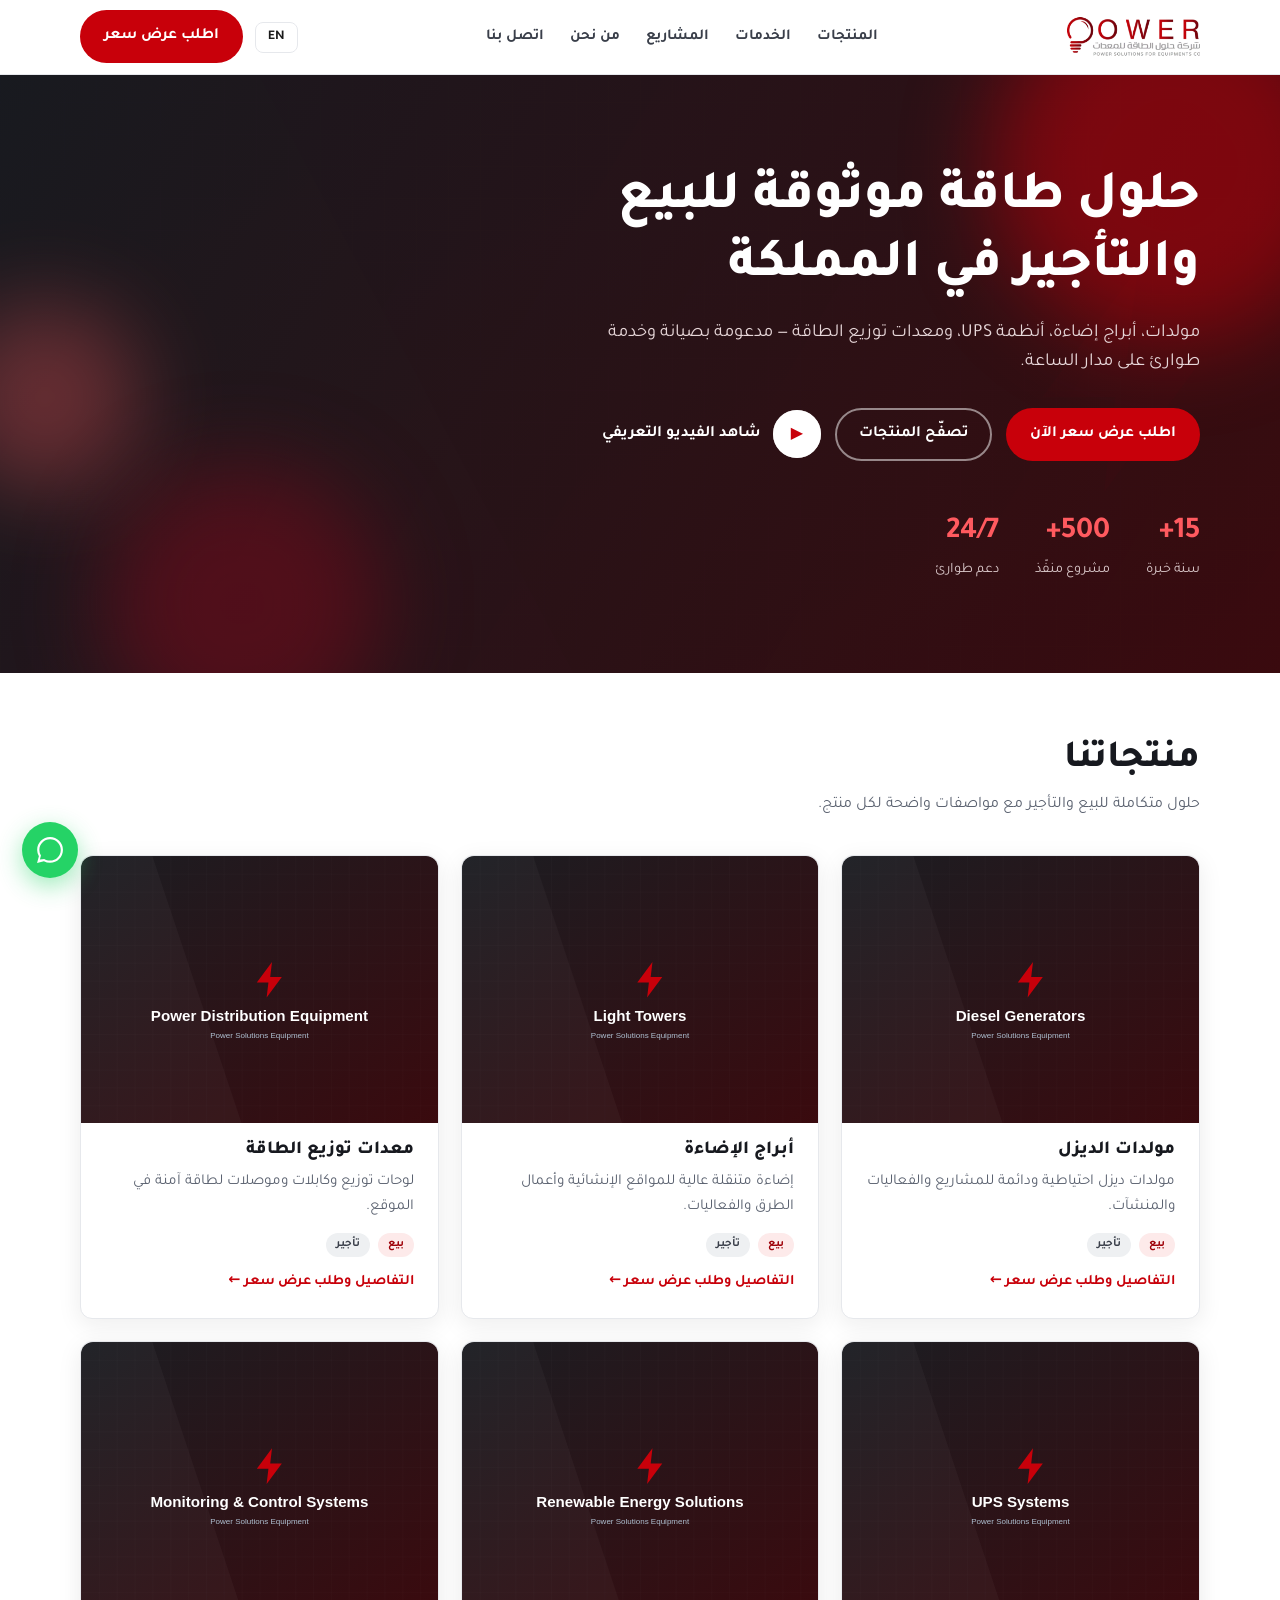
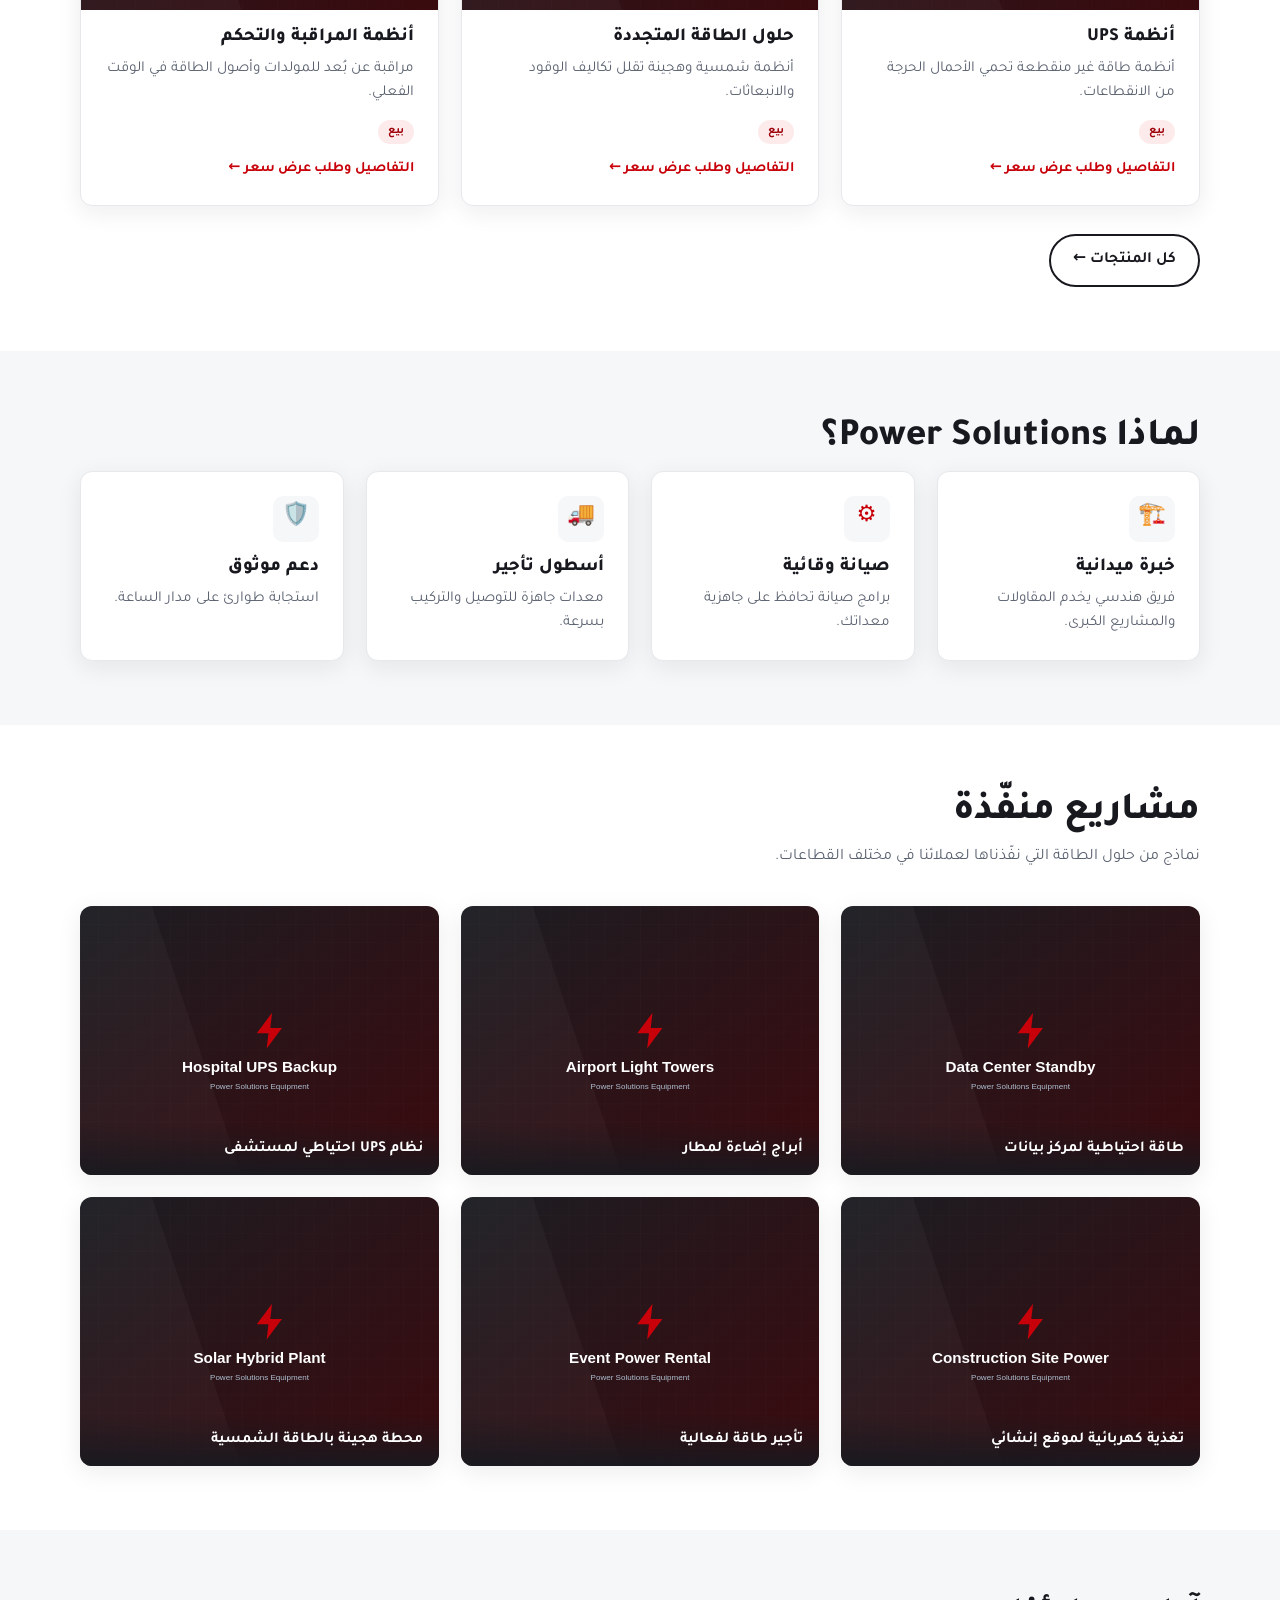
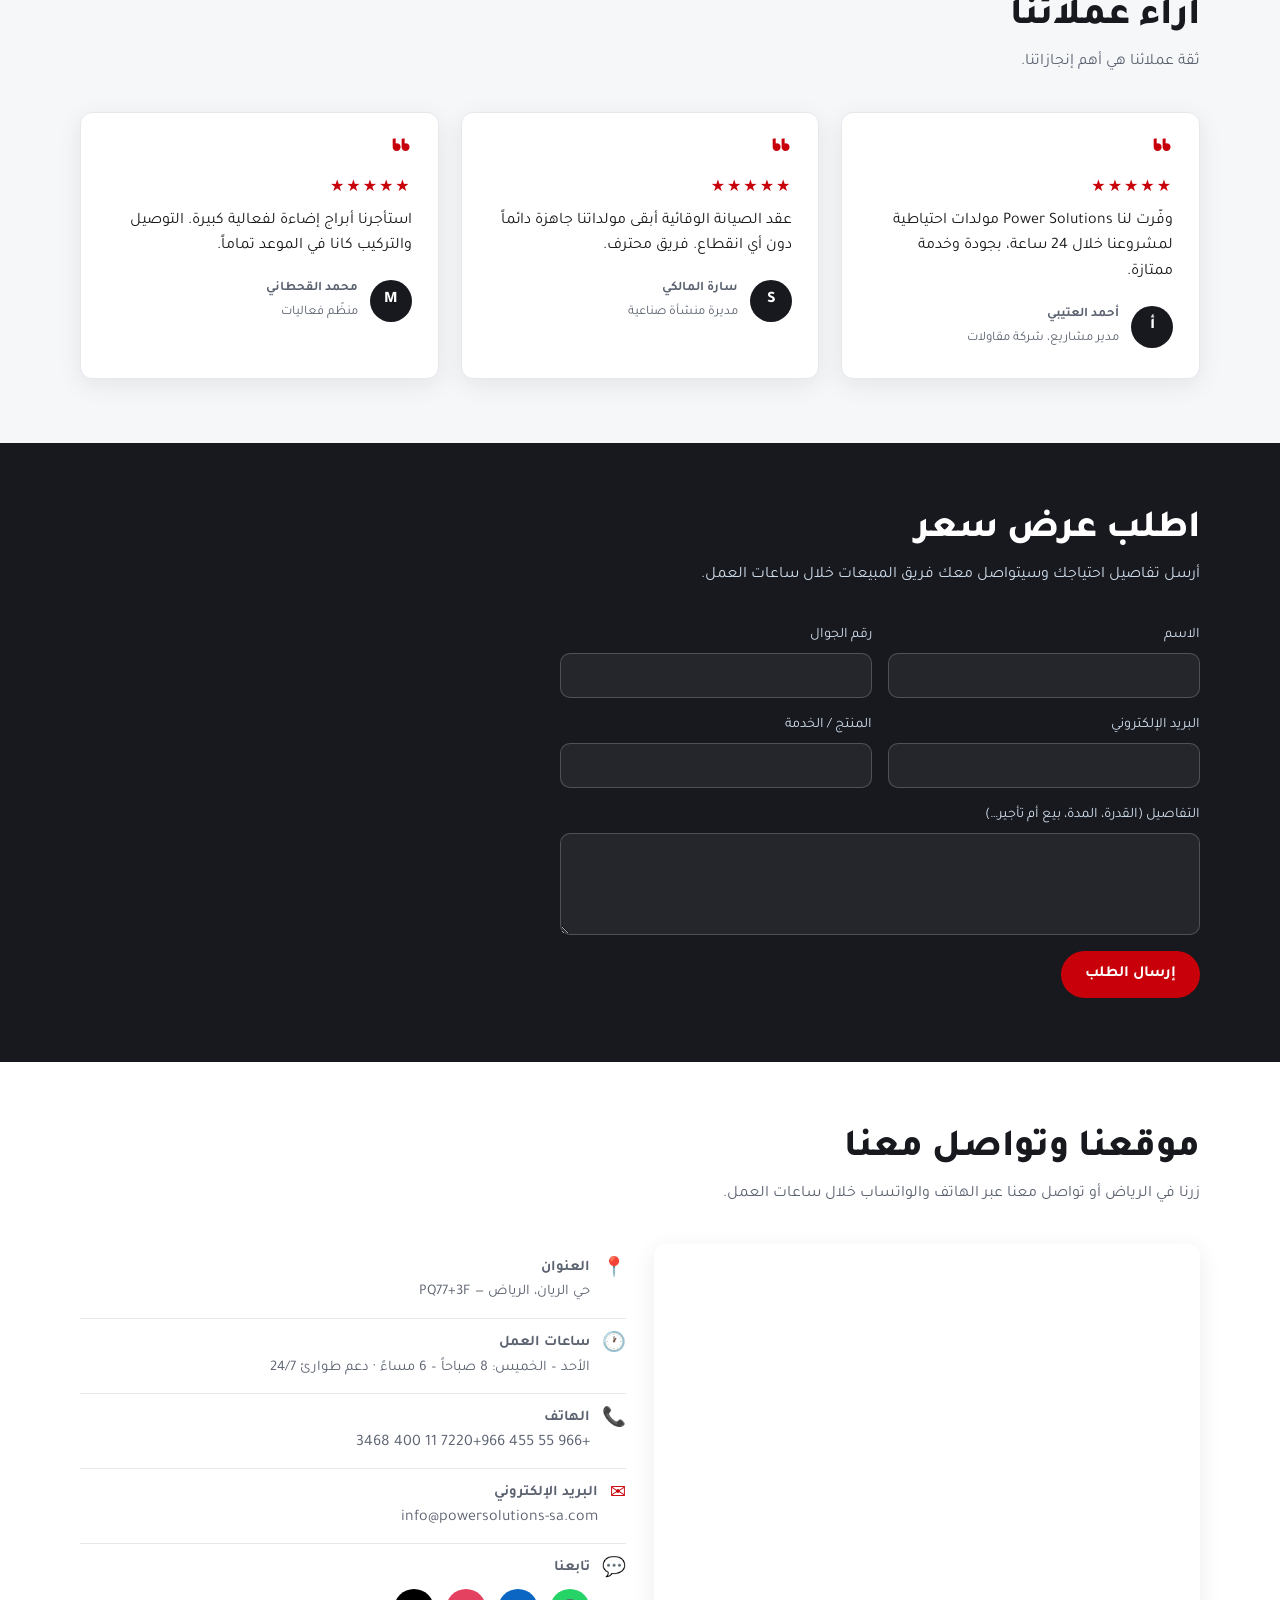
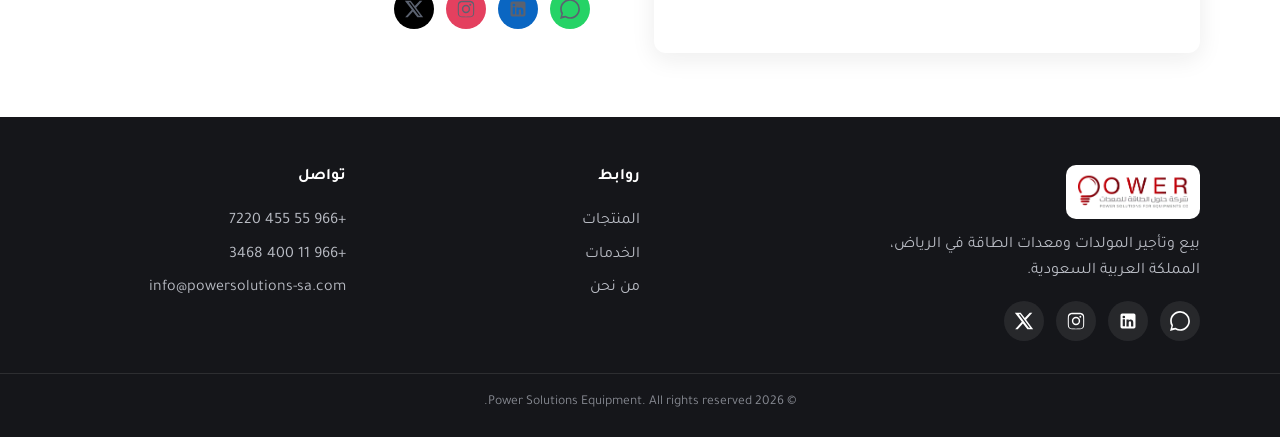
==== commit 0e924e54: "Add intro video + motion/fluidity; set real Ar Rayyan address - Intro 'video': looping animated SVG " ====
--- a/index.html
+++ b/index.html
@@ -40,7 +40,8 @@
     "url": "https://powersolutions-sa.com",
     "telephone": "+966554557220",
     "email": "info@powersolutions-sa.com",
-    "address": { "@type": "PostalAddress", "addressLocality": "Riyadh", "addressCountry": "SA" },
+    "address": { "@type": "PostalAddress", "streetAddress": "Ar Rayyan (PQ77+3F)", "addressLocality": "Riyadh", "addressCountry": "SA" },
+    "hasMap": "https://maps.app.goo.gl/xzbjt3mMCfxG6AF28",
     "areaServed": "SA",
     "description": "Sale and rental of generators, light towers, UPS and power distribution equipment in Riyadh, Saudi Arabia."
   }
@@ -78,6 +79,9 @@
 
   <!-- ===== Hero ===== -->
   <section class="hero">
+    <div class="hero-fx" aria-hidden="true">
+      <span class="orb o1"></span><span class="orb o2"></span><span class="orb o3"></span>
+    </div>
     <div class="container">
       <h1>
         <span data-ar>حلول طاقة موثوقة للبيع والتأجير في المملكة</span>
@@ -90,10 +94,14 @@
       <div class="hero-cta">
         <a class="btn btn-primary" href="#quote"><span data-ar>اطلب عرض سعر الآن</span><span data-en>Request a quote</span></a>
         <a class="btn btn-ghost" href="#products"><span data-ar>تصفّح المنتجات</span><span data-en>Browse products</span></a>
+        <button class="play-btn" data-video-open aria-label="Watch intro">
+          <span class="ring">▶</span>
+          <span data-ar>شاهد الفيديو التعريفي</span><span data-en>Watch intro</span>
+        </button>
       </div>
       <div class="hero-stats">
-        <div class="stat"><b>15+</b><span data-ar>سنة خبرة</span><span data-en>Years of experience</span></div>
-        <div class="stat"><b>500+</b><span data-ar>مشروع منفّذ</span><span data-en>Projects delivered</span></div>
+        <div class="stat"><b data-count="15" data-suffix="+">15+</b><span data-ar>سنة خبرة</span><span data-en>Years of experience</span></div>
+        <div class="stat"><b data-count="500" data-suffix="+">500+</b><span data-ar>مشروع منفّذ</span><span data-en>Projects delivered</span></div>
         <div class="stat"><b>24/7</b><span data-ar>دعم طوارئ</span><span data-en>Emergency support</span></div>
       </div>
     </div>
@@ -230,11 +238,11 @@
         </p>
       </div>
       <div class="contact-grid">
-        <iframe class="map-embed" loading="lazy" title="Power Solutions Equipment — Riyadh"
-          src="https://maps.google.com/maps?q=Riyadh%20Saudi%20Arabia&z=11&output=embed"
+        <iframe class="map-embed" loading="lazy" title="Power Solutions Equipment — Ar Rayyan, Riyadh"
+          src="https://maps.google.com/maps?q=PQ77%2B3F%20Ar%20Rayyan%20Riyadh&z=16&output=embed"
           referrerpolicy="no-referrer-when-downgrade"></iframe>
         <ul class="info-list">
-          <li><span class="ic">📍</span><div><b><span data-ar>العنوان</span><span data-en>Address</span></b><span data-ar>الرياض، المملكة العربية السعودية</span><span data-en>Riyadh, Saudi Arabia</span></div></li>
+          <li><span class="ic">📍</span><div><b><span data-ar>العنوان</span><span data-en>Address</span></b><a href="https://maps.app.goo.gl/xzbjt3mMCfxG6AF28" target="_blank" rel="noopener"><span data-ar>حي الريان، الرياض — PQ77+3F</span><span data-en>Ar Rayyan, Riyadh — PQ77+3F</span></a></div></li>
           <li><span class="ic">🕐</span><div><b><span data-ar>ساعات العمل</span><span data-en>Business hours</span></b><span data-ar>الأحد – الخميس: 8 صباحاً – 6 مساءً · دعم طوارئ 24/7</span><span data-en>Sun – Thu: 8 AM – 6 PM · 24/7 emergency support</span></div></li>
           <li><span class="ic">📞</span><div><b><span data-ar>الهاتف</span><span data-en>Phone</span></b><a href="tel:+966554557220">+966 55 455 7220</a><a href="tel:+966114003468">+966 11 400 3468</a></div></li>
           <li><span class="ic">✉️</span><div><b><span data-ar>البريد الإلكتروني</span><span data-en>Email</span></b><a href="mailto:info@powersolutions-sa.com">info@powersolutions-sa.com</a></div></li>
@@ -287,6 +295,63 @@
     <div class="footer-bottom">© 2026 Power Solutions Equipment. All rights reserved.</div>
   </footer>
 
+  <!-- ===== Intro video modal =====
+       Animated SVG motion-graphic (loops, no binary). To use a real clip instead,
+       drop assets/video/intro.mp4 and replace the <svg> with:
+       <video controls autoplay muted playsinline poster="assets/img/hero.svg">
+         <source src="assets/video/intro.mp4" type="video/mp4" />
+       </video>  -->
+  <div class="video-modal" data-video-modal aria-hidden="true">
+    <div class="video-box" role="dialog" aria-label="Intro video">
+      <button class="video-close" data-video-close aria-label="Close">&times;</button>
+      <svg xmlns="http://www.w3.org/2000/svg" viewBox="0 0 960 540" role="img" aria-label="Power Solutions intro">
+        <defs>
+          <linearGradient id="bgv" x1="0" y1="0" x2="1" y2="1">
+            <stop offset="0" stop-color="#17191f"/><stop offset="1" stop-color="#3a0a0e"/>
+          </linearGradient>
+          <radialGradient id="glow" cx="50%" cy="50%" r="50%">
+            <stop offset="0" stop-color="#ff5a5f" stop-opacity="0.55"/><stop offset="100%" stop-color="#ff5a5f" stop-opacity="0"/>
+          </radialGradient>
+          <pattern id="gridv" width="36" height="36" patternUnits="userSpaceOnUse">
+            <path d="M36 0H0V36" fill="none" stroke="#ffffff" stroke-opacity="0.05"/>
+          </pattern>
+        </defs>
+        <rect width="960" height="540" fill="url(#bgv)"/>
+        <rect width="960" height="540" fill="url(#gridv)"/>
+        <g fill="none" stroke-width="2.5" stroke-linecap="round">
+          <path d="M-40,130 C240,70 520,180 1000,110" stroke="#c8000a" stroke-opacity="0.55" stroke-dasharray="10 16">
+            <animate attributeName="stroke-dashoffset" from="0" to="-312" dur="3s" repeatCount="indefinite"/></path>
+          <path d="M-40,430 C260,500 560,380 1000,450" stroke="#ff5a5f" stroke-opacity="0.4" stroke-dasharray="8 18">
+            <animate attributeName="stroke-dashoffset" from="0" to="-260" dur="3.6s" repeatCount="indefinite"/></path>
+          <path d="M-40,280 C300,240 620,320 1000,270" stroke="#c8000a" stroke-opacity="0.25" stroke-dasharray="6 20">
+            <animate attributeName="stroke-dashoffset" from="0" to="-208" dur="4.4s" repeatCount="indefinite"/></path>
+        </g>
+        <circle cx="480" cy="205" r="120" fill="url(#glow)">
+          <animate attributeName="r" values="100;132;100" dur="3s" repeatCount="indefinite"/></circle>
+        <g transform="translate(437,120) scale(7)">
+          <path d="M13 2L4.5 13.5H11l-1 8.5 8.5-11.5H12l1-8.5z" fill="#ffffff">
+            <animate attributeName="opacity" values="1;0.55;1;0.8;1" dur="1.7s" repeatCount="indefinite"/></path>
+        </g>
+        <g text-anchor="middle" font-family="Inter, Arial, sans-serif">
+          <g>
+            <text x="480" y="418" fill="#fff" font-size="40" font-weight="800">POWER SOLUTIONS</text>
+            <text x="480" y="458" fill="#d9c7c9" font-size="22">شركة حلول الطاقة للمعدات</text>
+            <animate attributeName="opacity" values="0;1;1;0;0" keyTimes="0;0.05;0.28;0.33;1" dur="9s" repeatCount="indefinite"/>
+          </g>
+          <g opacity="0">
+            <text x="480" y="432" fill="#fff" font-size="38" font-weight="800">Sale &amp; Rental · بيع وتأجير</text>
+            <animate attributeName="opacity" values="0;0;1;1;0;0" keyTimes="0;0.34;0.4;0.6;0.66;1" dur="9s" repeatCount="indefinite"/>
+          </g>
+          <g opacity="0">
+            <text x="480" y="418" fill="#fff" font-size="30" font-weight="700">Generators · UPS · Light Towers</text>
+            <text x="480" y="456" fill="#ff8a8e" font-size="22" font-weight="700">24/7 Support · Riyadh</text>
+            <animate attributeName="opacity" values="0;0;1;1;0" keyTimes="0;0.67;0.73;0.96;1" dur="9s" repeatCount="indefinite"/>
+          </g>
+        </g>
+      </svg>
+    </div>
+  </div>
+
   <!-- Floating WhatsApp -->
   <a class="wa-float" data-wa="966554557220" target="_blank" rel="noopener" aria-label="WhatsApp">
     <svg width="26" height="26" viewBox="0 0 24 24" fill="currentColor"><path d="M.057 24l1.687-6.163a11.867 11.867 0 01-1.587-5.945C.16 5.335 5.495 0 12.05 0a11.82 11.82 0 018.413 3.488 11.82 11.82 0 013.48 8.414c-.003 6.557-5.338 11.892-11.893 11.892a11.9 11.9 0 01-5.688-1.448L.057 24zm6.597-3.807c1.676.995 3.276 1.591 5.392 1.592 5.448 0 9.886-4.434 9.889-9.885.002-5.462-4.415-9.89-9.881-9.892-5.452 0-9.887 4.434-9.889 9.884a9.86 9.86 0 001.51 5.26l-.999 3.648 3.978-.607z"/></svg>
@@ -295,5 +360,6 @@
   <script src="js/i18n.js"></script>
   <script src="js/products.js"></script>
   <script src="js/main.js"></script>
+  <script src="js/motion.js"></script>
 </body>
 </html>
--- a/css/styles.css
+++ b/css/styles.css
@@ -216,6 +216,82 @@
 }
 .wa-float:hover { transform: scale(1.08); }
 
+/* ==========================================================================
+   Motion & fluidity
+   ========================================================================== */
+
+/* Smooth micro-interactions */
+.btn:active { transform: translateY(0); }
+.card .media img { transition: transform .45s cubic-bezier(.2,.7,.2,1); }
+.card:hover .media img { transform: scale(1.06); }
+.card-link { transition: letter-spacing .2s, color .2s; }
+.card:hover .card-link { letter-spacing: .3px; }
+.social-row a, .wa-float, .lang-toggle, .btn { will-change: transform; }
+
+/* Sticky header gains a shadow once scrolled */
+.site-header { transition: box-shadow .25s, background .25s; }
+.site-header.scrolled { box-shadow: 0 6px 22px rgba(23,25,31,.10); }
+
+/* Animated hero backdrop (home) */
+.hero { position: relative; overflow: hidden; }
+.hero > .container { position: relative; z-index: 2; }
+.hero-fx { position: absolute; inset: 0; z-index: 1; pointer-events: none; overflow: hidden; }
+.hero-fx .orb { position: absolute; border-radius: 50%; filter: blur(44px); opacity: .5;
+  animation: float 15s ease-in-out infinite; }
+.hero-fx .o1 { width: 360px; height: 360px; background: #c8000a; top: -90px; inset-inline-start: -70px; }
+.hero-fx .o2 { width: 280px; height: 280px; background: #7d0a1b; bottom: -70px; inset-inline-end: 8%; animation-delay: -5s; }
+.hero-fx .o3 { width: 190px; height: 190px; background: #ff5a5f; top: 38%; inset-inline-end: -50px; opacity: .32; animation-delay: -9s; }
+@keyframes float {
+  0%, 100% { transform: translate(0,0) scale(1); }
+  33% { transform: translate(22px,-26px) scale(1.08); }
+  66% { transform: translate(-18px,20px) scale(.95); }
+}
+
+/* Hero content staggered entrance */
+.hero h1 { animation: riseIn .7s .05s both; }
+.hero p { animation: riseIn .7s .18s both; }
+.hero-cta { animation: riseIn .7s .3s both; }
+.hero-stats { animation: riseIn .7s .42s both; }
+@keyframes riseIn { from { opacity: 0; transform: translateY(22px); } to { opacity: 1; transform: none; } }
+
+/* Scroll reveal (applied by motion.js) */
+.reveal { opacity: 0; transform: translateY(26px);
+  transition: opacity .6s cubic-bezier(.2,.7,.2,1), transform .6s cubic-bezier(.2,.7,.2,1); }
+.reveal.in { opacity: 1; transform: none; }
+
+/* Play button (intro video) */
+.play-btn { display: inline-flex; align-items: center; gap: 12px; color: #fff; font-weight: 700;
+  font-family: inherit; background: none; border: 0; cursor: pointer; font-size: 1rem; }
+.play-btn .ring { position: relative; width: 48px; height: 48px; border-radius: 50%;
+  background: #fff; color: var(--amber); display: grid; place-items: center; transition: transform .18s; }
+.play-btn:hover .ring { transform: scale(1.08); }
+.play-btn .ring::after { content: ""; position: absolute; inset: 0; border-radius: 50%;
+  border: 2px solid rgba(255,255,255,.7); animation: pulsering 2.2s ease-out infinite; }
+@keyframes pulsering { 0% { transform: scale(1); opacity: .7; } 100% { transform: scale(1.9); opacity: 0; } }
+
+/* Intro video modal */
+.video-modal { position: fixed; inset: 0; z-index: 100; display: grid; place-items: center; padding: 20px;
+  background: rgba(10,10,12,.85); opacity: 0; visibility: hidden; transition: opacity .3s, visibility .3s; }
+.video-modal.open { opacity: 1; visibility: visible; }
+.video-box { position: relative; width: min(960px, 96vw); aspect-ratio: 16 / 9; background: #0e0f12;
+  border-radius: 16px; overflow: hidden; box-shadow: 0 30px 80px rgba(0,0,0,.55);
+  transform: scale(.94); transition: transform .3s cubic-bezier(.2,.7,.2,1); }
+.video-modal.open .video-box { transform: scale(1); }
+.video-box svg, .video-box video { width: 100%; height: 100%; display: block; }
+.video-close { position: absolute; top: 10px; inset-inline-end: 10px; z-index: 3; width: 42px; height: 42px;
+  border-radius: 50%; border: 0; background: rgba(0,0,0,.5); color: #fff; font-size: 1.4rem; cursor: pointer; transition: background .18s; }
+.video-close:hover { background: var(--amber); }
+
+/* Respect reduced-motion */
+@media (prefers-reduced-motion: reduce) {
+  *, *::before, *::after {
+    animation-duration: .001ms !important; animation-iteration-count: 1 !important;
+    transition-duration: .001ms !important; scroll-behavior: auto !important;
+  }
+  .reveal { opacity: 1; transform: none; }
+  .hero-fx { display: none; }
+}
+
 /* ---------- i18n visibility ---------- */
 [data-ar] { display: none; }
 html[lang="ar"] [data-ar] { display: revert; }
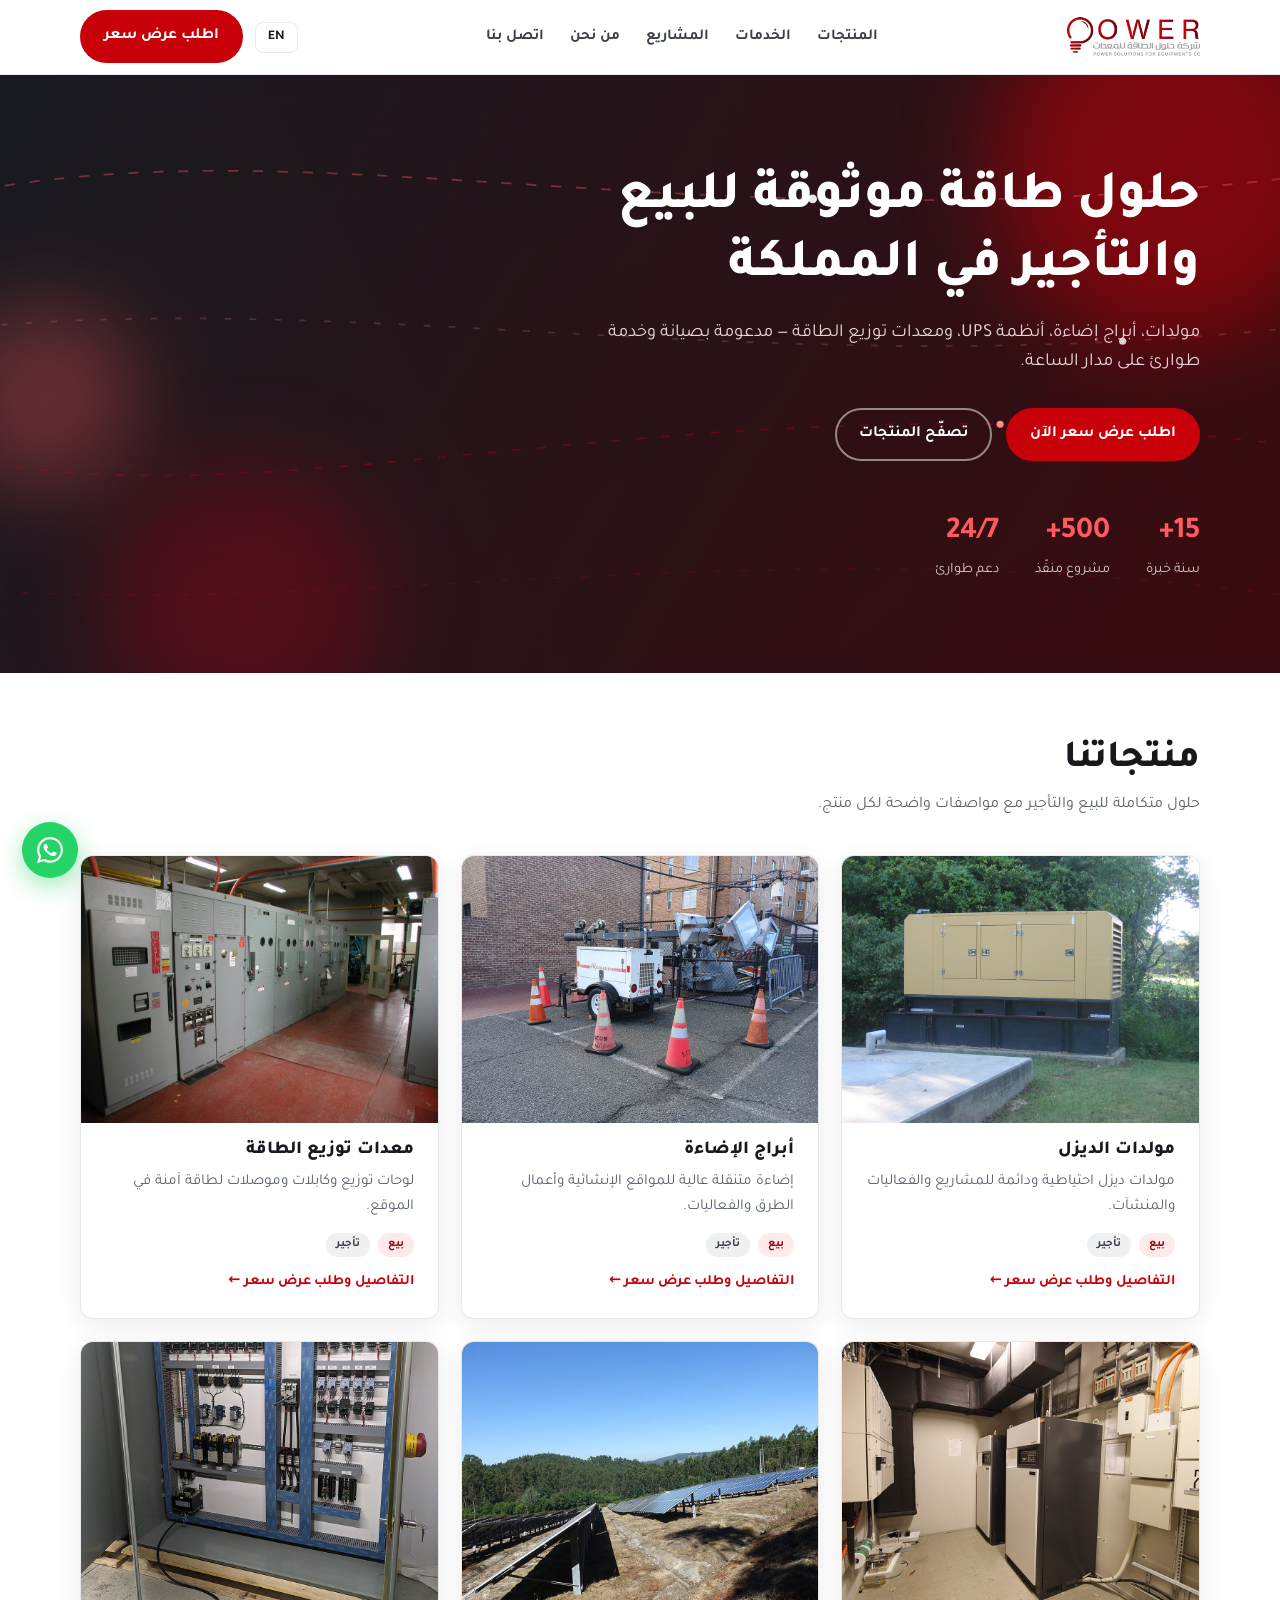
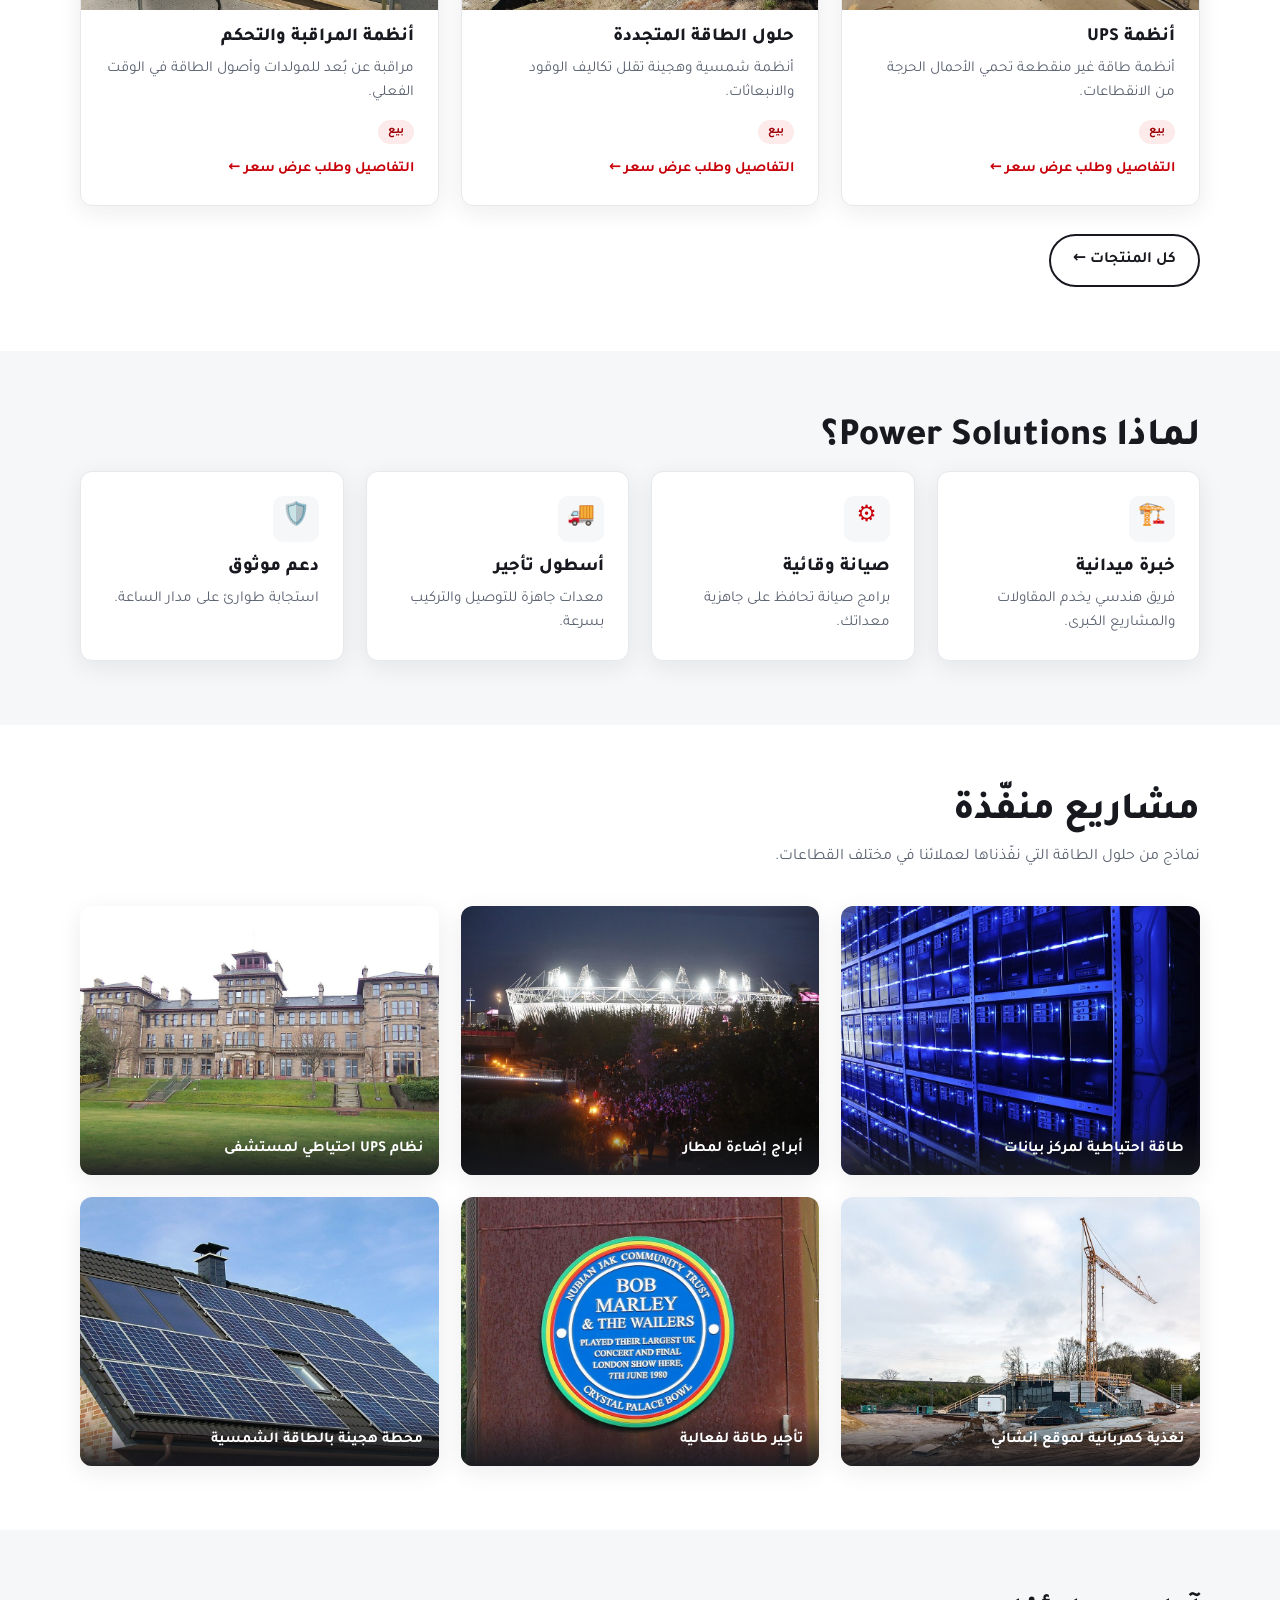
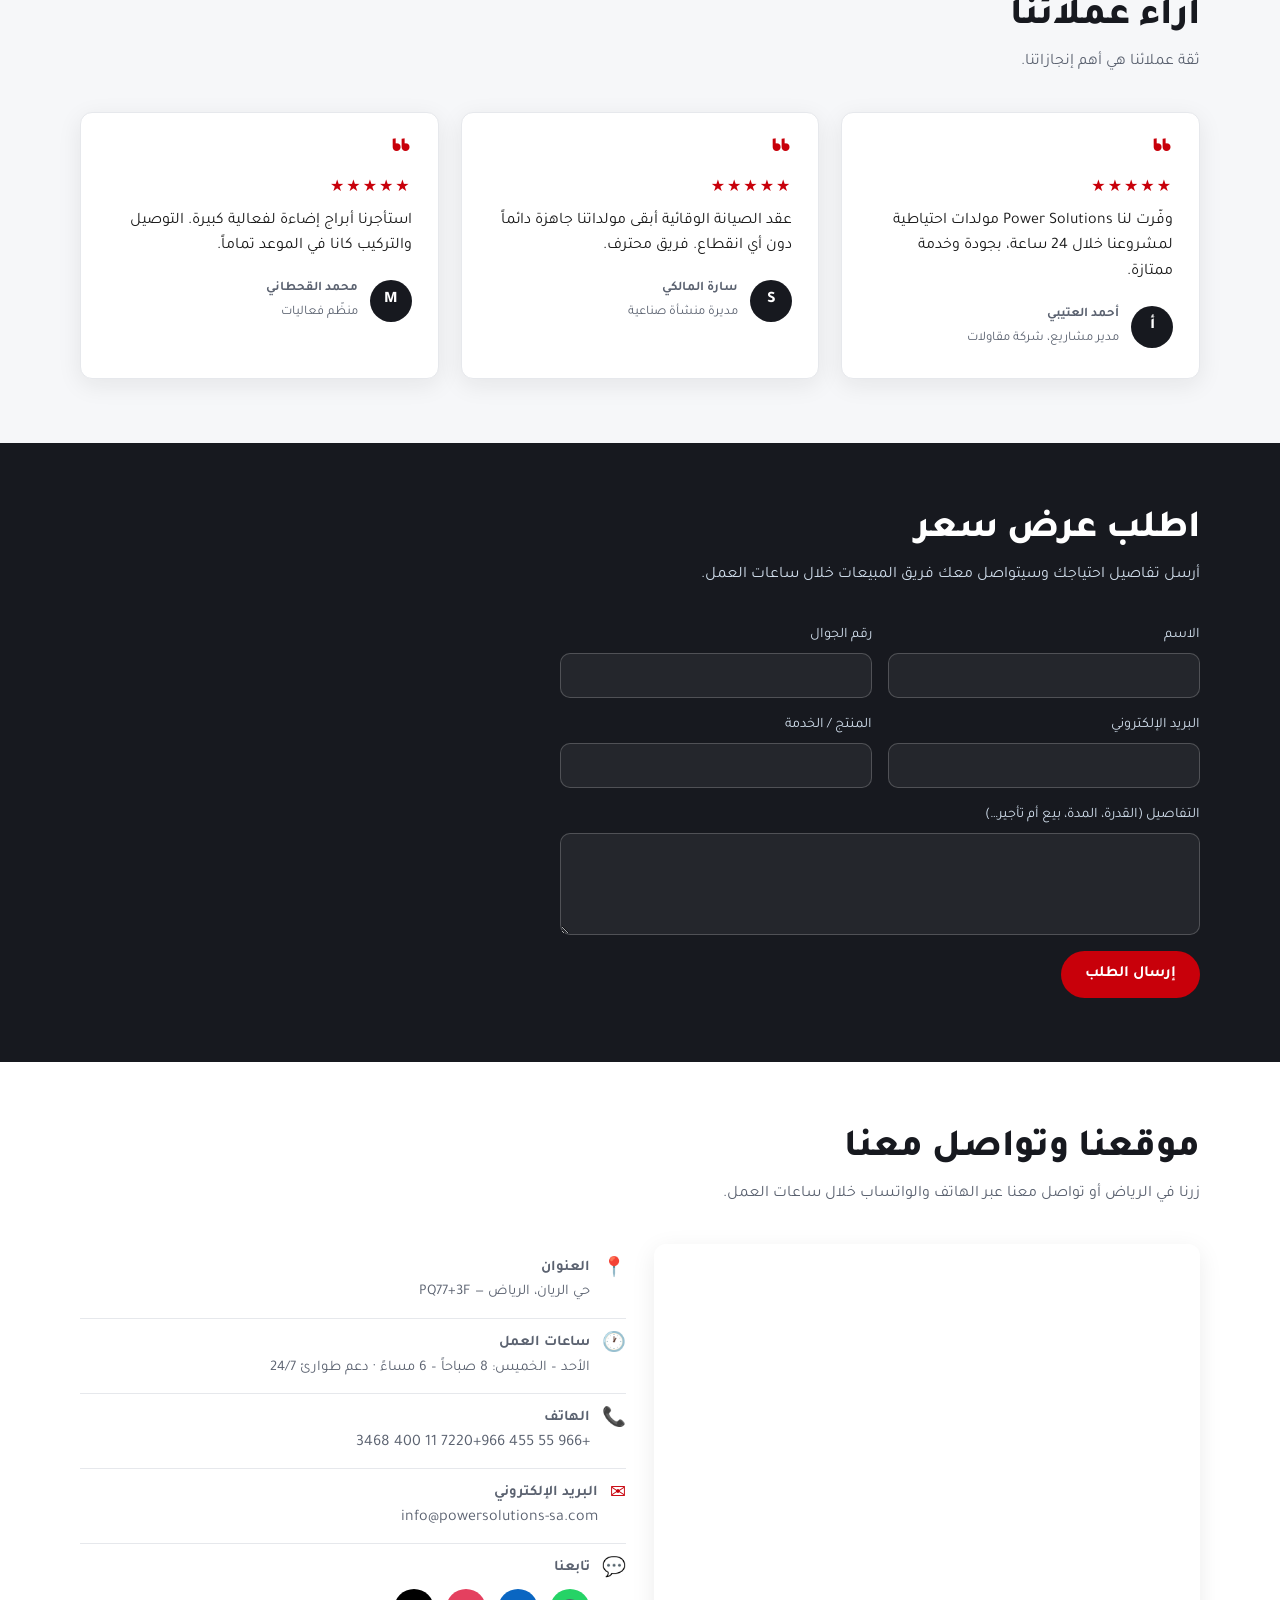
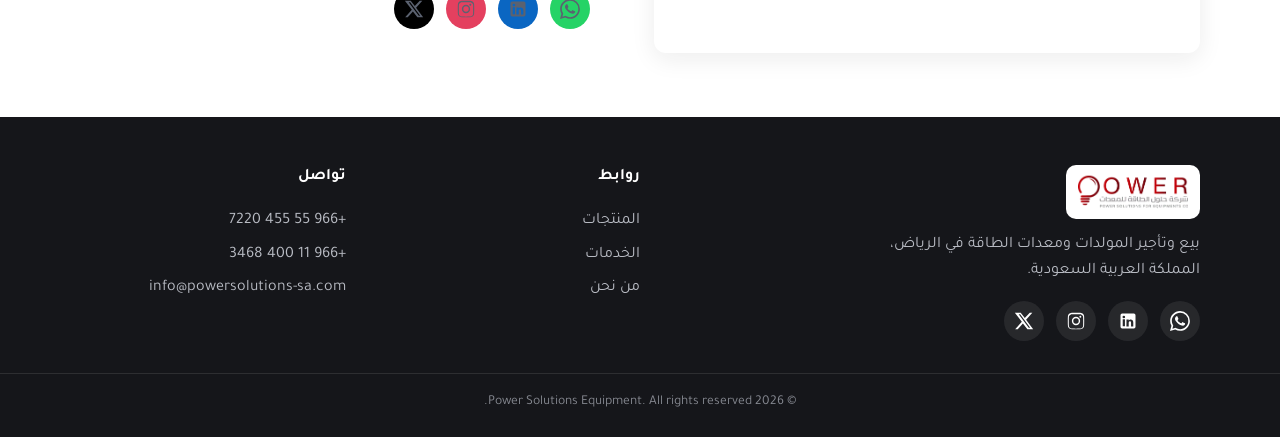
==== commit 6911d562: "Intro animation as hero background; fix WhatsApp icon; real photos - Move intro motion-graphic into " ====
--- a/index.html
+++ b/index.html
@@ -81,6 +81,28 @@
   <section class="hero">
     <div class="hero-fx" aria-hidden="true">
       <span class="orb o1"></span><span class="orb o2"></span><span class="orb o3"></span>
+      <svg class="hero-anim" viewBox="0 0 1440 760" preserveAspectRatio="xMidYMid slice" xmlns="http://www.w3.org/2000/svg">
+        <defs>
+          <path id="l1" d="M-60,180 C360,90 820,250 1520,150"/>
+          <path id="l2" d="M-60,470 C320,560 820,360 1520,470"/>
+          <path id="l3" d="M-60,330 C420,280 900,400 1520,320"/>
+          <path id="l4" d="M-60,620 C380,660 900,540 1520,640"/>
+        </defs>
+        <g fill="none" stroke-width="2" stroke-linecap="round">
+          <use href="#l1" stroke="#ff5a5f" stroke-opacity="0.38" stroke-dasharray="10 18">
+            <animate attributeName="stroke-dashoffset" from="0" to="-336" dur="3s" repeatCount="indefinite"/></use>
+          <use href="#l2" stroke="#c8000a" stroke-opacity="0.32" stroke-dasharray="8 20">
+            <animate attributeName="stroke-dashoffset" from="0" to="-280" dur="3.8s" repeatCount="indefinite"/></use>
+          <use href="#l3" stroke="#ff8a8e" stroke-opacity="0.2" stroke-dasharray="6 22">
+            <animate attributeName="stroke-dashoffset" from="0" to="-224" dur="4.6s" repeatCount="indefinite"/></use>
+          <use href="#l4" stroke="#c8000a" stroke-opacity="0.18" stroke-dasharray="6 24">
+            <animate attributeName="stroke-dashoffset" from="0" to="-240" dur="5.2s" repeatCount="indefinite"/></use>
+        </g>
+        <!-- traveling "power pulses" -->
+        <circle r="5" fill="#fff" opacity="0.9"><animateMotion dur="3s" repeatCount="indefinite"><mpath href="#l1"/></animateMotion></circle>
+        <circle r="4" fill="#ff8a8e"><animateMotion dur="3.8s" repeatCount="indefinite" begin="-1s"><mpath href="#l2"/></animateMotion></circle>
+        <circle r="4" fill="#fff" opacity="0.8"><animateMotion dur="4.6s" repeatCount="indefinite" begin="-2s"><mpath href="#l3"/></animateMotion></circle>
+      </svg>
     </div>
     <div class="container">
       <h1>
@@ -94,10 +116,6 @@
       <div class="hero-cta">
         <a class="btn btn-primary" href="#quote"><span data-ar>اطلب عرض سعر الآن</span><span data-en>Request a quote</span></a>
         <a class="btn btn-ghost" href="#products"><span data-ar>تصفّح المنتجات</span><span data-en>Browse products</span></a>
-        <button class="play-btn" data-video-open aria-label="Watch intro">
-          <span class="ring">▶</span>
-          <span data-ar>شاهد الفيديو التعريفي</span><span data-en>Watch intro</span>
-        </button>
       </div>
       <div class="hero-stats">
         <div class="stat"><b data-count="15" data-suffix="+">15+</b><span data-ar>سنة خبرة</span><span data-en>Years of experience</span></div>
@@ -150,12 +168,12 @@
         </p>
       </div>
       <div class="grid cols-3">
-        <figure class="gallery-item"><img src="assets/img/project-1.svg" alt="Data center standby power" loading="lazy" /><figcaption class="caption"><span data-ar>طاقة احتياطية لمركز بيانات</span><span data-en>Data Center Standby Power</span></figcaption></figure>
-        <figure class="gallery-item"><img src="assets/img/project-2.svg" alt="Airport light towers" loading="lazy" /><figcaption class="caption"><span data-ar>أبراج إضاءة لمطار</span><span data-en>Airport Light Towers</span></figcaption></figure>
-        <figure class="gallery-item"><img src="assets/img/project-3.svg" alt="Hospital UPS backup" loading="lazy" /><figcaption class="caption"><span data-ar>نظام UPS احتياطي لمستشفى</span><span data-en>Hospital UPS Backup</span></figcaption></figure>
-        <figure class="gallery-item"><img src="assets/img/project-4.svg" alt="Construction site power" loading="lazy" /><figcaption class="caption"><span data-ar>تغذية كهربائية لموقع إنشائي</span><span data-en>Construction Site Power</span></figcaption></figure>
-        <figure class="gallery-item"><img src="assets/img/project-5.svg" alt="Event power rental" loading="lazy" /><figcaption class="caption"><span data-ar>تأجير طاقة لفعالية</span><span data-en>Event Power Rental</span></figcaption></figure>
-        <figure class="gallery-item"><img src="assets/img/project-6.svg" alt="Solar hybrid plant" loading="lazy" /><figcaption class="caption"><span data-ar>محطة هجينة بالطاقة الشمسية</span><span data-en>Solar Hybrid Plant</span></figcaption></figure>
+        <figure class="gallery-item"><img src="assets/img/project-1.jpg" alt="Data center standby power" loading="lazy" /><figcaption class="caption"><span data-ar>طاقة احتياطية لمركز بيانات</span><span data-en>Data Center Standby Power</span></figcaption></figure>
+        <figure class="gallery-item"><img src="assets/img/project-2.jpg" alt="Airport light towers" loading="lazy" /><figcaption class="caption"><span data-ar>أبراج إضاءة لمطار</span><span data-en>Airport Light Towers</span></figcaption></figure>
+        <figure class="gallery-item"><img src="assets/img/project-3.jpg" alt="Hospital UPS backup" loading="lazy" /><figcaption class="caption"><span data-ar>نظام UPS احتياطي لمستشفى</span><span data-en>Hospital UPS Backup</span></figcaption></figure>
+        <figure class="gallery-item"><img src="assets/img/project-4.jpg" alt="Construction site power" loading="lazy" /><figcaption class="caption"><span data-ar>تغذية كهربائية لموقع إنشائي</span><span data-en>Construction Site Power</span></figcaption></figure>
+        <figure class="gallery-item"><img src="assets/img/project-5.jpg" alt="Event power rental" loading="lazy" /><figcaption class="caption"><span data-ar>تأجير طاقة لفعالية</span><span data-en>Event Power Rental</span></figcaption></figure>
+        <figure class="gallery-item"><img src="assets/img/project-6.jpg" alt="Solar hybrid plant" loading="lazy" /><figcaption class="caption"><span data-ar>محطة هجينة بالطاقة الشمسية</span><span data-en>Solar Hybrid Plant</span></figcaption></figure>
       </div>
     </div>
   </section>
@@ -251,7 +269,7 @@
             <div style="width:100%">
               <b><span data-ar>تابعنا</span><span data-en>Follow us</span></b>
               <div class="social-row" style="margin-top:8px">
-                <a href="https://wa.me/966554557220" target="_blank" rel="noopener" aria-label="WhatsApp" style="background:#25d366"><svg viewBox="0 0 24 24" fill="currentColor"><path d="M.057 24l1.687-6.163a11.867 11.867 0 01-1.587-5.945C.16 5.335 5.495 0 12.05 0a11.82 11.82 0 018.413 3.488 11.82 11.82 0 013.48 8.414c-.003 6.557-5.338 11.892-11.893 11.892a11.9 11.9 0 01-5.688-1.448L.057 24zm6.597-3.807c1.676.995 3.276 1.591 5.392 1.592 5.448 0 9.886-4.434 9.889-9.885.002-5.462-4.415-9.89-9.881-9.892-5.452 0-9.887 4.434-9.889 9.884a9.86 9.86 0 001.51 5.26l-.999 3.648 3.978-.607z"/></svg></a>
+                <a href="https://wa.me/966554557220" target="_blank" rel="noopener" aria-label="WhatsApp" style="background:#25d366"><svg viewBox="0 0 24 24" fill="currentColor"><path d="M17.472 14.382c-.297-.149-1.758-.867-2.03-.967-.273-.099-.471-.148-.67.15-.197.297-.767.966-.94 1.164-.173.199-.347.223-.644.075-.297-.15-1.255-.463-2.39-1.475-.883-.788-1.48-1.761-1.653-2.059-.173-.297-.018-.458.13-.606.134-.133.298-.347.446-.52.149-.174.198-.298.298-.497.099-.198.05-.371-.025-.52-.075-.149-.669-1.612-.916-2.207-.242-.579-.487-.5-.669-.51-.173-.008-.371-.01-.57-.01-.198 0-.52.074-.792.372-.272.297-1.04 1.016-1.04 2.479 0 1.462 1.065 2.875 1.213 3.074.149.198 2.096 3.2 5.077 4.487.709.306 1.262.489 1.694.625.712.227 1.36.195 1.871.118.571-.085 1.758-.719 2.006-1.413.248-.694.248-1.289.173-1.413-.074-.124-.272-.198-.57-.347m-5.421 7.403h-.004a9.87 9.87 0 01-5.031-1.378l-.361-.214-3.741.982.998-3.648-.235-.374a9.86 9.86 0 01-1.51-5.26c.001-5.45 4.436-9.884 9.888-9.884 2.64 0 5.122 1.03 6.988 2.898a9.825 9.825 0 012.893 6.994c-.003 5.45-4.437 9.884-9.885 9.884m8.413-18.297A11.815 11.815 0 0012.05 0C5.495 0 .16 5.335.157 11.892c0 2.096.547 4.142 1.588 5.945L0 24l6.305-1.654a11.882 11.882 0 005.683 1.448h.005c6.554 0 11.89-5.335 11.893-11.893a11.821 11.821 0 00-3.48-8.413z"/></svg></a>
                 <a href="#" target="_blank" rel="noopener" aria-label="LinkedIn" style="background:#0a66c2"><svg viewBox="0 0 24 24" fill="currentColor"><path d="M19 3a2 2 0 012 2v14a2 2 0 01-2 2H5a2 2 0 01-2-2V5a2 2 0 012-2h14zM8.34 18.34V9.9H5.67v8.44h2.67zM7 8.73a1.55 1.55 0 100-3.1 1.55 1.55 0 000 3.1zm11.34 9.61v-4.63c0-2.47-1.32-3.62-3.08-3.62-1.42 0-2.06.78-2.41 1.33v-1.14h-2.67c.04.75 0 8.44 0 8.44h2.67v-4.71c0-.24.02-.48.09-.65.19-.48.63-.98 1.37-.98.97 0 1.36.74 1.36 1.82v4.52h2.67z"/></svg></a>
                 <a href="#" target="_blank" rel="noopener" aria-label="Instagram" style="background:#e4405f"><svg viewBox="0 0 24 24" fill="currentColor"><path d="M12 2.16c3.2 0 3.58.01 4.85.07 1.17.05 1.8.25 2.23.41.56.22.96.48 1.38.9.42.42.68.82.9 1.38.16.43.36 1.06.41 2.23.06 1.27.07 1.65.07 4.85s-.01 3.58-.07 4.85c-.05 1.17-.25 1.8-.41 2.23-.22.56-.48.96-.9 1.38-.42.42-.82.68-1.38.9-.43.16-1.06.36-2.23.41-1.27.06-1.65.07-4.85.07s-3.58-.01-4.85-.07c-1.17-.05-1.8-.25-2.23-.41a3.81 3.81 0 01-1.38-.9 3.81 3.81 0 01-.9-1.38c-.16-.43-.36-1.06-.41-2.23C2.17 15.58 2.16 15.2 2.16 12s.01-3.58.07-4.85c.05-1.17.25-1.8.41-2.23.22-.56.48-.96.9-1.38.42-.42.82-.68 1.38-.9.43-.16 1.06-.36 2.23-.41C8.42 2.17 8.8 2.16 12 2.16zm0 1.8c-3.15 0-3.52.01-4.76.07-.9.04-1.38.19-1.71.32-.43.17-.74.37-1.06.69-.32.32-.52.63-.69 1.06-.13.33-.28.81-.32 1.71-.06 1.24-.07 1.61-.07 4.76s.01 3.52.07 4.76c.04.9.19 1.38.32 1.71.17.43.37.74.69 1.06.32.32.63.52 1.06.69.33.13.81.28 1.71.32 1.24.06 1.61.07 4.76.07s3.52-.01 4.76-.07c.9-.04 1.38-.19 1.71-.32.43-.17.74-.37 1.06-.69.32-.32.52-.63.69-1.06.13-.33.28-.81.32-1.71.06-1.24.07-1.61.07-4.76s-.01-3.52-.07-4.76c-.04-.9-.19-1.38-.32-1.71a2.85 2.85 0 00-.69-1.06 2.85 2.85 0 00-1.06-.69c-.33-.13-.81-.28-1.71-.32-1.24-.06-1.61-.07-4.76-.07zm0 3.06a4.98 4.98 0 110 9.96 4.98 4.98 0 010-9.96zm0 8.21a3.23 3.23 0 100-6.46 3.23 3.23 0 000 6.46zm6.34-8.41a1.16 1.16 0 11-2.32 0 1.16 1.16 0 012.32 0z"/></svg></a>
                 <a href="#" target="_blank" rel="noopener" aria-label="X" style="background:#000"><svg viewBox="0 0 24 24" fill="currentColor"><path d="M18.9 2H22l-7.5 8.57L23 22h-6.9l-5.4-7.06L4.5 22H1.4l8-9.17L1 2h7.06l4.9 6.48L18.9 2zm-1.2 18h1.7L7.4 3.8H5.6L17.7 20z"/></svg></a>
@@ -273,7 +291,7 @@
           <span data-en>Sale and rental of generators and power equipment in Riyadh, Saudi Arabia.</span>
         </p>
         <div class="social-row">
-          <a href="https://wa.me/966554557220" target="_blank" rel="noopener" aria-label="WhatsApp"><svg viewBox="0 0 24 24" fill="currentColor"><path d="M.057 24l1.687-6.163a11.867 11.867 0 01-1.587-5.945C.16 5.335 5.495 0 12.05 0a11.82 11.82 0 018.413 3.488 11.82 11.82 0 013.48 8.414c-.003 6.557-5.338 11.892-11.893 11.892a11.9 11.9 0 01-5.688-1.448L.057 24zm6.597-3.807c1.676.995 3.276 1.591 5.392 1.592 5.448 0 9.886-4.434 9.889-9.885.002-5.462-4.415-9.89-9.881-9.892-5.452 0-9.887 4.434-9.889 9.884a9.86 9.86 0 001.51 5.26l-.999 3.648 3.978-.607z"/></svg></a>
+          <a href="https://wa.me/966554557220" target="_blank" rel="noopener" aria-label="WhatsApp"><svg viewBox="0 0 24 24" fill="currentColor"><path d="M17.472 14.382c-.297-.149-1.758-.867-2.03-.967-.273-.099-.471-.148-.67.15-.197.297-.767.966-.94 1.164-.173.199-.347.223-.644.075-.297-.15-1.255-.463-2.39-1.475-.883-.788-1.48-1.761-1.653-2.059-.173-.297-.018-.458.13-.606.134-.133.298-.347.446-.52.149-.174.198-.298.298-.497.099-.198.05-.371-.025-.52-.075-.149-.669-1.612-.916-2.207-.242-.579-.487-.5-.669-.51-.173-.008-.371-.01-.57-.01-.198 0-.52.074-.792.372-.272.297-1.04 1.016-1.04 2.479 0 1.462 1.065 2.875 1.213 3.074.149.198 2.096 3.2 5.077 4.487.709.306 1.262.489 1.694.625.712.227 1.36.195 1.871.118.571-.085 1.758-.719 2.006-1.413.248-.694.248-1.289.173-1.413-.074-.124-.272-.198-.57-.347m-5.421 7.403h-.004a9.87 9.87 0 01-5.031-1.378l-.361-.214-3.741.982.998-3.648-.235-.374a9.86 9.86 0 01-1.51-5.26c.001-5.45 4.436-9.884 9.888-9.884 2.64 0 5.122 1.03 6.988 2.898a9.825 9.825 0 012.893 6.994c-.003 5.45-4.437 9.884-9.885 9.884m8.413-18.297A11.815 11.815 0 0012.05 0C5.495 0 .16 5.335.157 11.892c0 2.096.547 4.142 1.588 5.945L0 24l6.305-1.654a11.882 11.882 0 005.683 1.448h.005c6.554 0 11.89-5.335 11.893-11.893a11.821 11.821 0 00-3.48-8.413z"/></svg></a>
           <a href="#" target="_blank" rel="noopener" aria-label="LinkedIn"><svg viewBox="0 0 24 24" fill="currentColor"><path d="M19 3a2 2 0 012 2v14a2 2 0 01-2 2H5a2 2 0 01-2-2V5a2 2 0 012-2h14zM8.34 18.34V9.9H5.67v8.44h2.67zM7 8.73a1.55 1.55 0 100-3.1 1.55 1.55 0 000 3.1zm11.34 9.61v-4.63c0-2.47-1.32-3.62-3.08-3.62-1.42 0-2.06.78-2.41 1.33v-1.14h-2.67c.04.75 0 8.44 0 8.44h2.67v-4.71c0-.24.02-.48.09-.65.19-.48.63-.98 1.37-.98.97 0 1.36.74 1.36 1.82v4.52h2.67z"/></svg></a>
           <a href="#" target="_blank" rel="noopener" aria-label="Instagram"><svg viewBox="0 0 24 24" fill="currentColor"><path d="M12 2.16c3.2 0 3.58.01 4.85.07 1.17.05 1.8.25 2.23.41.56.22.96.48 1.38.9.42.42.68.82.9 1.38.16.43.36 1.06.41 2.23.06 1.27.07 1.65.07 4.85s-.01 3.58-.07 4.85c-.05 1.17-.25 1.8-.41 2.23-.22.56-.48.96-.9 1.38-.42.42-.82.68-1.38.9-.43.16-1.06.36-2.23.41-1.27.06-1.65.07-4.85.07s-3.58-.01-4.85-.07c-1.17-.05-1.8-.25-2.23-.41a3.81 3.81 0 01-1.38-.9 3.81 3.81 0 01-.9-1.38c-.16-.43-.36-1.06-.41-2.23C2.17 15.58 2.16 15.2 2.16 12s.01-3.58.07-4.85c.05-1.17.25-1.8.41-2.23.22-.56.48-.96.9-1.38.42-.42.82-.68 1.38-.9.43-.16 1.06-.36 2.23-.41C8.42 2.17 8.8 2.16 12 2.16zm0 1.8c-3.15 0-3.52.01-4.76.07-.9.04-1.38.19-1.71.32-.43.17-.74.37-1.06.69-.32.32-.52.63-.69 1.06-.13.33-.28.81-.32 1.71-.06 1.24-.07 1.61-.07 4.76s.01 3.52.07 4.76c.04.9.19 1.38.32 1.71.17.43.37.74.69 1.06.32.32.63.52 1.06.69.33.13.81.28 1.71.32 1.24.06 1.61.07 4.76.07s3.52-.01 4.76-.07c.9-.04 1.38-.19 1.71-.32.43-.17.74-.37 1.06-.69.32-.32.52-.63.69-1.06.13-.33.28-.81.32-1.71.06-1.24.07-1.61.07-4.76s-.01-3.52-.07-4.76c-.04-.9-.19-1.38-.32-1.71a2.85 2.85 0 00-.69-1.06 2.85 2.85 0 00-1.06-.69c-.33-.13-.81-.28-1.71-.32-1.24-.06-1.61-.07-4.76-.07zm0 3.06a4.98 4.98 0 110 9.96 4.98 4.98 0 010-9.96zm0 8.21a3.23 3.23 0 100-6.46 3.23 3.23 0 000 6.46zm6.34-8.41a1.16 1.16 0 11-2.32 0 1.16 1.16 0 012.32 0z"/></svg></a>
           <a href="#" target="_blank" rel="noopener" aria-label="X"><svg viewBox="0 0 24 24" fill="currentColor"><path d="M18.9 2H22l-7.5 8.57L23 22h-6.9l-5.4-7.06L4.5 22H1.4l8-9.17L1 2h7.06l4.9 6.48L18.9 2zm-1.2 18h1.7L7.4 3.8H5.6L17.7 20z"/></svg></a>
@@ -295,66 +313,9 @@
     <div class="footer-bottom">© 2026 Power Solutions Equipment. All rights reserved.</div>
   </footer>
 
-  <!-- ===== Intro video modal =====
-       Animated SVG motion-graphic (loops, no binary). To use a real clip instead,
-       drop assets/video/intro.mp4 and replace the <svg> with:
-       <video controls autoplay muted playsinline poster="assets/img/hero.svg">
-         <source src="assets/video/intro.mp4" type="video/mp4" />
-       </video>  -->
-  <div class="video-modal" data-video-modal aria-hidden="true">
-    <div class="video-box" role="dialog" aria-label="Intro video">
-      <button class="video-close" data-video-close aria-label="Close">&times;</button>
-      <svg xmlns="http://www.w3.org/2000/svg" viewBox="0 0 960 540" role="img" aria-label="Power Solutions intro">
-        <defs>
-          <linearGradient id="bgv" x1="0" y1="0" x2="1" y2="1">
-            <stop offset="0" stop-color="#17191f"/><stop offset="1" stop-color="#3a0a0e"/>
-          </linearGradient>
-          <radialGradient id="glow" cx="50%" cy="50%" r="50%">
-            <stop offset="0" stop-color="#ff5a5f" stop-opacity="0.55"/><stop offset="100%" stop-color="#ff5a5f" stop-opacity="0"/>
-          </radialGradient>
-          <pattern id="gridv" width="36" height="36" patternUnits="userSpaceOnUse">
-            <path d="M36 0H0V36" fill="none" stroke="#ffffff" stroke-opacity="0.05"/>
-          </pattern>
-        </defs>
-        <rect width="960" height="540" fill="url(#bgv)"/>
-        <rect width="960" height="540" fill="url(#gridv)"/>
-        <g fill="none" stroke-width="2.5" stroke-linecap="round">
-          <path d="M-40,130 C240,70 520,180 1000,110" stroke="#c8000a" stroke-opacity="0.55" stroke-dasharray="10 16">
-            <animate attributeName="stroke-dashoffset" from="0" to="-312" dur="3s" repeatCount="indefinite"/></path>
-          <path d="M-40,430 C260,500 560,380 1000,450" stroke="#ff5a5f" stroke-opacity="0.4" stroke-dasharray="8 18">
-            <animate attributeName="stroke-dashoffset" from="0" to="-260" dur="3.6s" repeatCount="indefinite"/></path>
-          <path d="M-40,280 C300,240 620,320 1000,270" stroke="#c8000a" stroke-opacity="0.25" stroke-dasharray="6 20">
-            <animate attributeName="stroke-dashoffset" from="0" to="-208" dur="4.4s" repeatCount="indefinite"/></path>
-        </g>
-        <circle cx="480" cy="205" r="120" fill="url(#glow)">
-          <animate attributeName="r" values="100;132;100" dur="3s" repeatCount="indefinite"/></circle>
-        <g transform="translate(437,120) scale(7)">
-          <path d="M13 2L4.5 13.5H11l-1 8.5 8.5-11.5H12l1-8.5z" fill="#ffffff">
-            <animate attributeName="opacity" values="1;0.55;1;0.8;1" dur="1.7s" repeatCount="indefinite"/></path>
-        </g>
-        <g text-anchor="middle" font-family="Inter, Arial, sans-serif">
-          <g>
-            <text x="480" y="418" fill="#fff" font-size="40" font-weight="800">POWER SOLUTIONS</text>
-            <text x="480" y="458" fill="#d9c7c9" font-size="22">شركة حلول الطاقة للمعدات</text>
-            <animate attributeName="opacity" values="0;1;1;0;0" keyTimes="0;0.05;0.28;0.33;1" dur="9s" repeatCount="indefinite"/>
-          </g>
-          <g opacity="0">
-            <text x="480" y="432" fill="#fff" font-size="38" font-weight="800">Sale &amp; Rental · بيع وتأجير</text>
-            <animate attributeName="opacity" values="0;0;1;1;0;0" keyTimes="0;0.34;0.4;0.6;0.66;1" dur="9s" repeatCount="indefinite"/>
-          </g>
-          <g opacity="0">
-            <text x="480" y="418" fill="#fff" font-size="30" font-weight="700">Generators · UPS · Light Towers</text>
-            <text x="480" y="456" fill="#ff8a8e" font-size="22" font-weight="700">24/7 Support · Riyadh</text>
-            <animate attributeName="opacity" values="0;0;1;1;0" keyTimes="0;0.67;0.73;0.96;1" dur="9s" repeatCount="indefinite"/>
-          </g>
-        </g>
-      </svg>
-    </div>
-  </div>
-
   <!-- Floating WhatsApp -->
   <a class="wa-float" data-wa="966554557220" target="_blank" rel="noopener" aria-label="WhatsApp">
-    <svg width="26" height="26" viewBox="0 0 24 24" fill="currentColor"><path d="M.057 24l1.687-6.163a11.867 11.867 0 01-1.587-5.945C.16 5.335 5.495 0 12.05 0a11.82 11.82 0 018.413 3.488 11.82 11.82 0 013.48 8.414c-.003 6.557-5.338 11.892-11.893 11.892a11.9 11.9 0 01-5.688-1.448L.057 24zm6.597-3.807c1.676.995 3.276 1.591 5.392 1.592 5.448 0 9.886-4.434 9.889-9.885.002-5.462-4.415-9.89-9.881-9.892-5.452 0-9.887 4.434-9.889 9.884a9.86 9.86 0 001.51 5.26l-.999 3.648 3.978-.607z"/></svg>
+    <svg width="26" height="26" viewBox="0 0 24 24" fill="currentColor"><path d="M17.472 14.382c-.297-.149-1.758-.867-2.03-.967-.273-.099-.471-.148-.67.15-.197.297-.767.966-.94 1.164-.173.199-.347.223-.644.075-.297-.15-1.255-.463-2.39-1.475-.883-.788-1.48-1.761-1.653-2.059-.173-.297-.018-.458.13-.606.134-.133.298-.347.446-.52.149-.174.198-.298.298-.497.099-.198.05-.371-.025-.52-.075-.149-.669-1.612-.916-2.207-.242-.579-.487-.5-.669-.51-.173-.008-.371-.01-.57-.01-.198 0-.52.074-.792.372-.272.297-1.04 1.016-1.04 2.479 0 1.462 1.065 2.875 1.213 3.074.149.198 2.096 3.2 5.077 4.487.709.306 1.262.489 1.694.625.712.227 1.36.195 1.871.118.571-.085 1.758-.719 2.006-1.413.248-.694.248-1.289.173-1.413-.074-.124-.272-.198-.57-.347m-5.421 7.403h-.004a9.87 9.87 0 01-5.031-1.378l-.361-.214-3.741.982.998-3.648-.235-.374a9.86 9.86 0 01-1.51-5.26c.001-5.45 4.436-9.884 9.888-9.884 2.64 0 5.122 1.03 6.988 2.898a9.825 9.825 0 012.893 6.994c-.003 5.45-4.437 9.884-9.885 9.884m8.413-18.297A11.815 11.815 0 0012.05 0C5.495 0 .16 5.335.157 11.892c0 2.096.547 4.142 1.588 5.945L0 24l6.305-1.654a11.882 11.882 0 005.683 1.448h.005c6.554 0 11.89-5.335 11.893-11.893a11.821 11.821 0 00-3.48-8.413z"/></svg>
   </a>
 
   <script src="js/i18n.js"></script>
--- a/css/styles.css
+++ b/css/styles.css
@@ -241,6 +241,7 @@
 .hero-fx .o1 { width: 360px; height: 360px; background: #c8000a; top: -90px; inset-inline-start: -70px; }
 .hero-fx .o2 { width: 280px; height: 280px; background: #7d0a1b; bottom: -70px; inset-inline-end: 8%; animation-delay: -5s; }
 .hero-fx .o3 { width: 190px; height: 190px; background: #ff5a5f; top: 38%; inset-inline-end: -50px; opacity: .32; animation-delay: -9s; }
+.hero-anim { position: absolute; inset: 0; width: 100%; height: 100%; }
 @keyframes float {
   0%, 100% { transform: translate(0,0) scale(1); }
   33% { transform: translate(22px,-26px) scale(1.08); }
